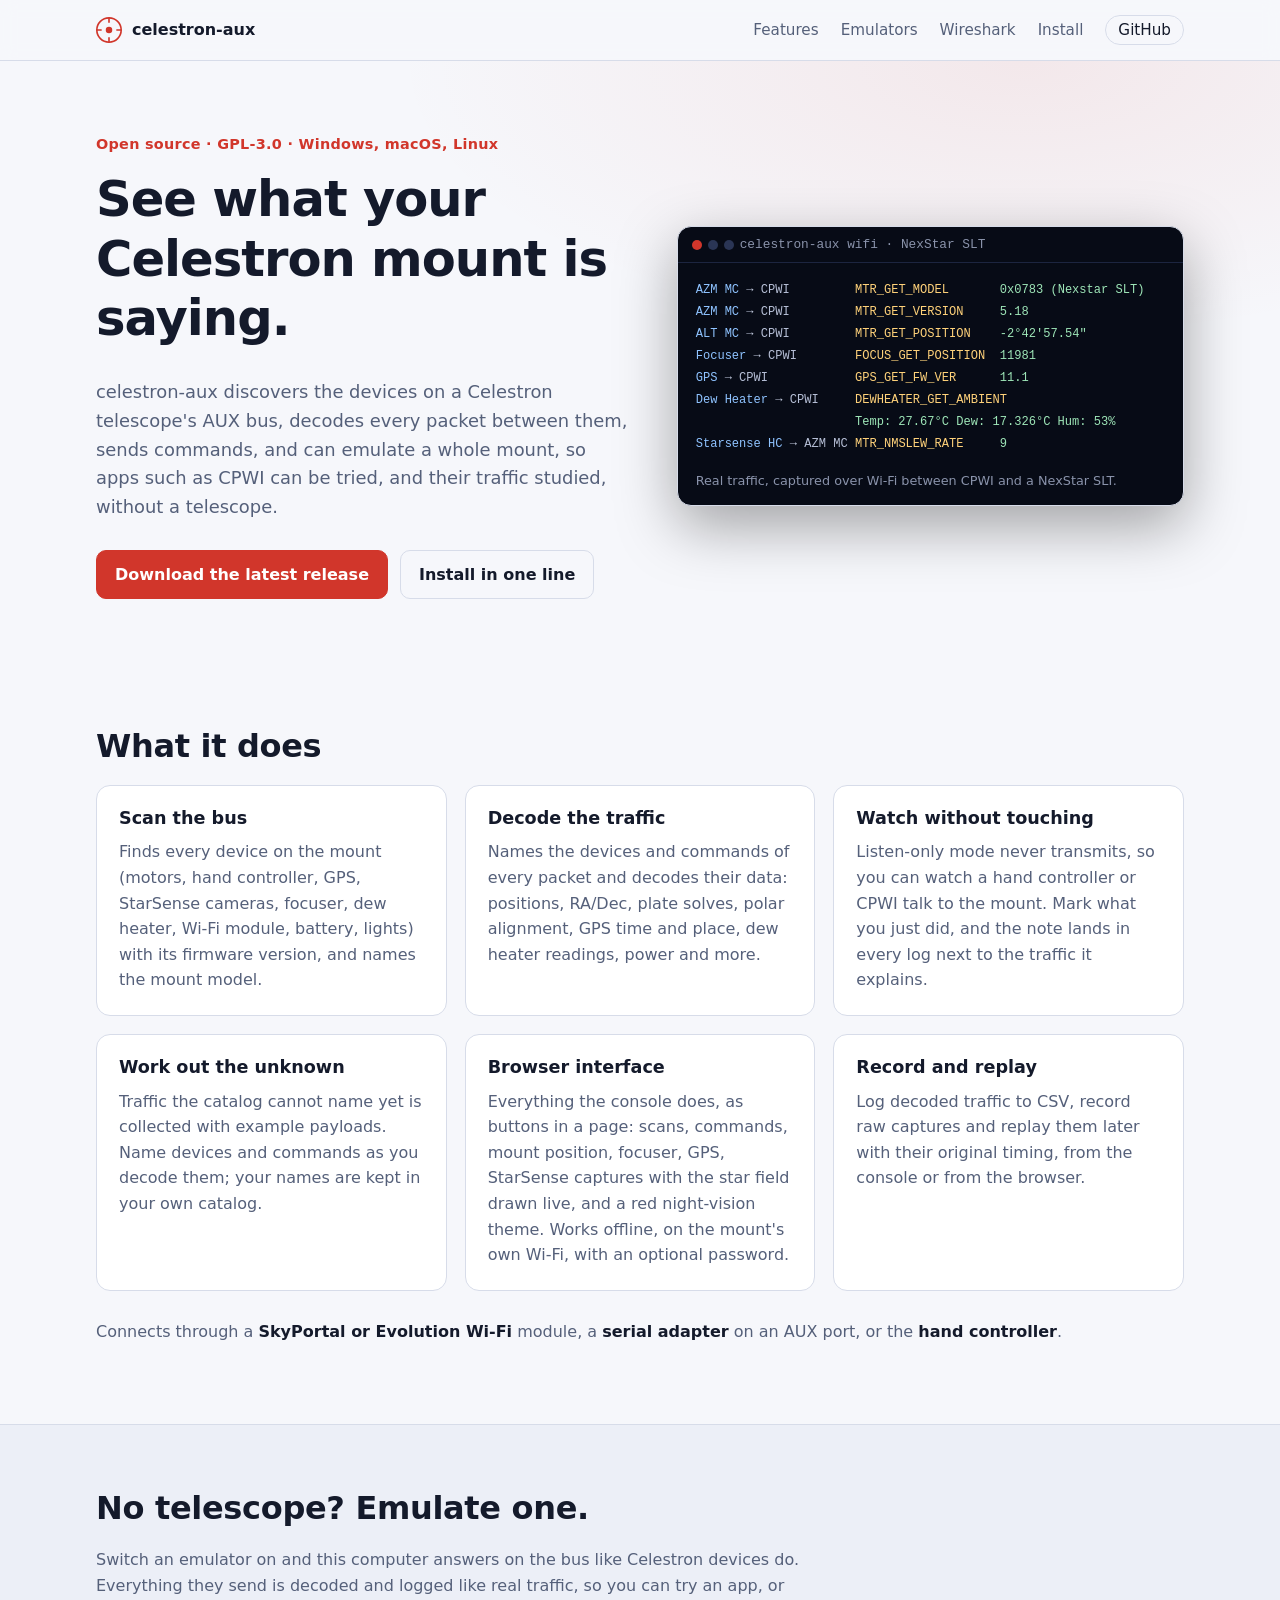
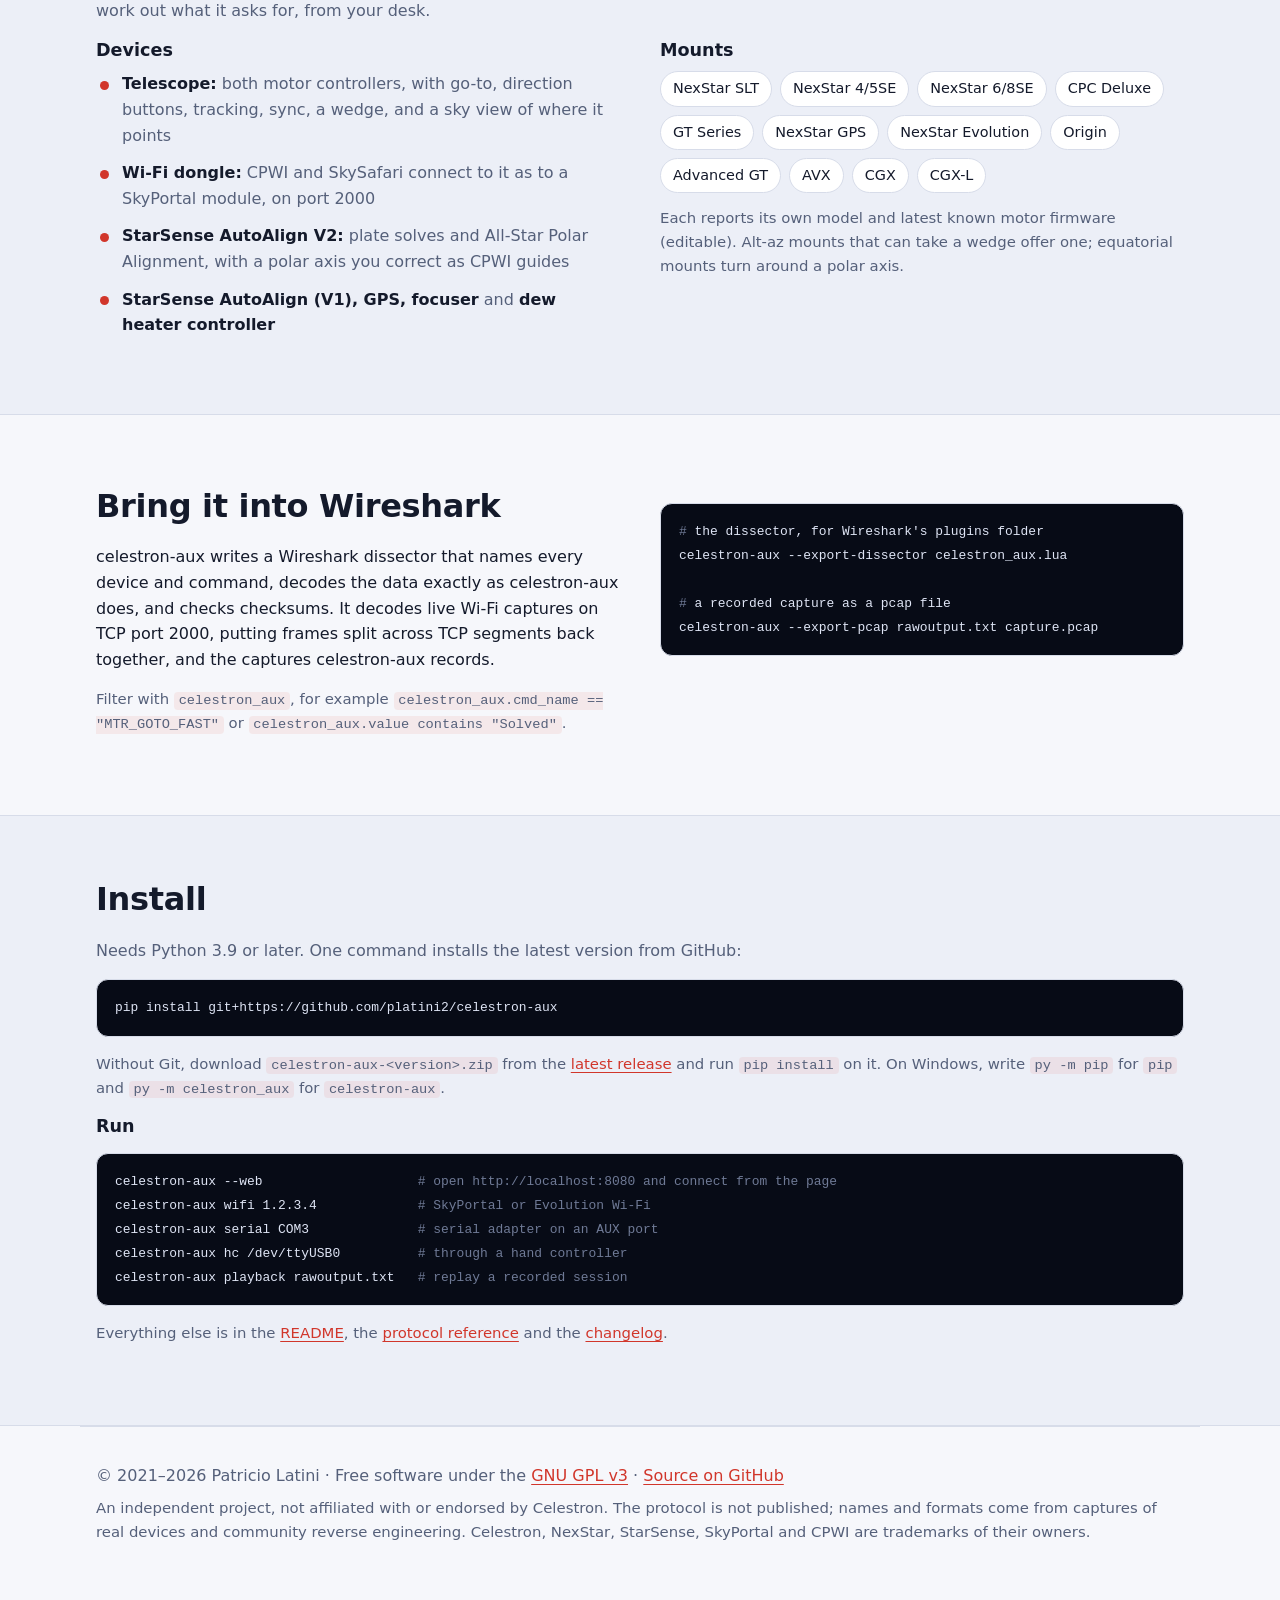
==== site/index.html @ 7142573f "Add the project's web page site/ is a static page for celestron-aux.patriciolatini.com: what the too" ====
<!doctype html>
<html lang="en">
<head>
<meta charset="utf-8">
<meta name="viewport" content="width=device-width, initial-scale=1">
<title>celestron-aux · Celestron AUX bus toolkit</title>
<meta name="description" content="Scanner, monitor, emulator and Wireshark dissector for the Celestron AUX bus: discover the devices on a Celestron mount, decode their traffic and try apps such as CPWI without a telescope.">
<meta name="theme-color" content="#0b1020">
<link rel="icon" href="favicon.svg" type="image/svg+xml">
<link rel="stylesheet" href="style.css">
<meta property="og:title" content="celestron-aux">
<meta property="og:description" content="Scanner, monitor, emulator and Wireshark dissector for the Celestron AUX bus.">
<meta property="og:type" content="website">
<meta property="og:url" content="https://celestron-aux.patriciolatini.com/">
</head>
<body>
<a class="skip" href="#main">Skip to content</a>

<header class="top">
  <nav class="wrap nav" aria-label="Main">
    <a class="brand" href="#top" aria-label="celestron-aux home">
      <svg viewBox="0 0 32 32" aria-hidden="true"><circle cx="16" cy="16" r="15" fill="none" stroke="currentColor" stroke-width="2"/><circle cx="16" cy="16" r="4" fill="currentColor"/><path d="M16 1v6M16 25v6M1 16h6M25 16h6" stroke="currentColor" stroke-width="2"/></svg>
      celestron-aux
    </a>
    <ul>
      <li><a href="#features">Features</a></li>
      <li><a href="#emulators">Emulators</a></li>
      <li><a href="#wireshark">Wireshark</a></li>
      <li><a href="#install">Install</a></li>
      <li><a class="gh" href="https://github.com/platini2/celestron-aux">GitHub</a></li>
    </ul>
  </nav>
</header>

<main id="main">
<section class="hero" id="top">
  <div class="wrap hero-grid">
    <div>
      <p class="eyebrow">Open source · GPL-3.0 · Windows, macOS, Linux</p>
      <h1>See what your Celestron mount is saying.</h1>
      <p class="lede">celestron-aux discovers the devices on a Celestron telescope's AUX bus, decodes every packet between them, sends commands, and can emulate a whole mount, so apps such as CPWI can be tried, and their traffic studied, without a telescope.</p>
      <div class="cta">
        <a class="btn primary" href="https://github.com/platini2/celestron-aux/releases/latest">Download the latest release</a>
        <a class="btn" href="#install">Install in one line</a>
      </div>
    </div>
    <figure class="console" aria-label="Decoded traffic from a real NexStar SLT">
      <figcaption><span class="dot"></span><span class="dot"></span><span class="dot"></span> celestron-aux wifi · NexStar SLT</figcaption>
<pre><code><span class="s">AZM MC</span> → <span class="d">CPWI</span>         <span class="c">MTR_GET_MODEL</span>       <span class="v">0x0783 (Nexstar SLT)</span>
<span class="s">AZM MC</span> → <span class="d">CPWI</span>         <span class="c">MTR_GET_VERSION</span>     <span class="v">5.18</span>
<span class="s">ALT MC</span> → <span class="d">CPWI</span>         <span class="c">MTR_GET_POSITION</span>    <span class="v">-2°42'57.54"</span>
<span class="s">Focuser</span> → <span class="d">CPWI</span>        <span class="c">FOCUS_GET_POSITION</span>  <span class="v">11981</span>
<span class="s">GPS</span> → <span class="d">CPWI</span>            <span class="c">GPS_GET_FW_VER</span>      <span class="v">11.1</span>
<span class="s">Dew Heater</span> → <span class="d">CPWI</span>     <span class="c">DEWHEATER_GET_AMBIENT</span>
                      <span class="v">Temp: 27.67°C Dew: 17.326°C Hum: 53%</span>
<span class="s">Starsense HC</span> → <span class="d">AZM MC</span> <span class="c">MTR_NMSLEW_RATE</span>     <span class="v">9</span></code></pre>
      <p class="note">Real traffic, captured over Wi-Fi between CPWI and a NexStar SLT.</p>
    </figure>
  </div>
</section>

<section id="features" class="wrap section">
  <h2>What it does</h2>
  <div class="grid">
    <article class="card">
      <h3>Scan the bus</h3>
      <p>Finds every device on the mount (motors, hand controller, GPS, StarSense cameras, focuser, dew heater, Wi-Fi module, battery, lights) with its firmware version, and names the mount model.</p>
    </article>
    <article class="card">
      <h3>Decode the traffic</h3>
      <p>Names the devices and commands of every packet and decodes their data: positions, RA/Dec, plate solves, polar alignment, GPS time and place, dew heater readings, power and more.</p>
    </article>
    <article class="card">
      <h3>Watch without touching</h3>
      <p>Listen-only mode never transmits, so you can watch a hand controller or CPWI talk to the mount. Mark what you just did, and the note lands in every log next to the traffic it explains.</p>
    </article>
    <article class="card">
      <h3>Work out the unknown</h3>
      <p>Traffic the catalog cannot name yet is collected with example payloads. Name devices and commands as you decode them; your names are kept in your own catalog.</p>
    </article>
    <article class="card">
      <h3>Browser interface</h3>
      <p>Everything the console does, as buttons in a page: scans, commands, mount position, focuser, GPS, StarSense captures with the star field drawn live, and a red night-vision theme. Works offline, on the mount's own Wi-Fi, with an optional password.</p>
    </article>
    <article class="card">
      <h3>Record and replay</h3>
      <p>Log decoded traffic to CSV, record raw captures and replay them later with their original timing, from the console or from the browser.</p>
    </article>
  </div>
  <p class="connect">Connects through a <strong>SkyPortal or Evolution Wi-Fi</strong> module, a <strong>serial adapter</strong> on an AUX port, or the <strong>hand controller</strong>.</p>
</section>

<section id="emulators" class="band">
  <div class="wrap section">
    <h2>No telescope? Emulate one.</h2>
    <p class="intro">Switch an emulator on and this computer answers on the bus like Celestron devices do. Everything they send is decoded and logged like real traffic, so you can try an app, or work out what it asks for, from your desk.</p>
    <div class="two">
      <div>
        <h3>Devices</h3>
        <ul class="ticks">
          <li><strong>Telescope:</strong> both motor controllers, with go-to, direction buttons, tracking, sync, a wedge, and a sky view of where it points</li>
          <li><strong>Wi-Fi dongle:</strong> CPWI and SkySafari connect to it as to a SkyPortal module, on port 2000</li>
          <li><strong>StarSense AutoAlign V2:</strong> plate solves and All-Star Polar Alignment, with a polar axis you correct as CPWI guides</li>
          <li><strong>StarSense AutoAlign (V1), GPS, focuser</strong> and <strong>dew heater controller</strong></li>
        </ul>
      </div>
      <div>
        <h3>Mounts</h3>
        <ul class="chips" aria-label="Emulated mounts">
          <li>NexStar SLT</li><li>NexStar 4/5SE</li><li>NexStar 6/8SE</li><li>CPC Deluxe</li>
          <li>GT Series</li><li>NexStar GPS</li><li>NexStar Evolution</li><li>Origin</li>
          <li>Advanced GT</li><li>AVX</li><li>CGX</li><li>CGX-L</li>
        </ul>
        <p class="small">Each reports its own model and latest known motor firmware (editable). Alt-az mounts that can take a wedge offer one; equatorial mounts turn around a polar axis.</p>
      </div>
    </div>
  </div>
</section>

<section id="wireshark" class="wrap section">
  <div class="two">
    <div>
      <h2>Bring it into Wireshark</h2>
      <p>celestron-aux writes a Wireshark dissector that names every device and command, decodes the data exactly as celestron-aux does, and checks checksums. It decodes live Wi-Fi captures on TCP port 2000, putting frames split across TCP segments back together, and the captures celestron-aux records.</p>
      <p class="small">Filter with <code>celestron_aux</code>, for example <code>celestron_aux.cmd_name == "MTR_GOTO_FAST"</code> or <code>celestron_aux.value contains "Solved"</code>.</p>
    </div>
<pre class="cmd"><code><span class="p">#</span> the dissector, for Wireshark's plugins folder
celestron-aux --export-dissector celestron_aux.lua

<span class="p">#</span> a recorded capture as a pcap file
celestron-aux --export-pcap rawoutput.txt capture.pcap</code></pre>
  </div>
</section>

<section id="install" class="band">
  <div class="wrap section">
    <h2>Install</h2>
    <p class="intro">Needs Python 3.9 or later. One command installs the latest version from GitHub:</p>
<pre class="cmd"><code>pip install git+https://github.com/platini2/celestron-aux</code></pre>
    <p class="small">Without Git, download <code>celestron-aux-&lt;version&gt;.zip</code> from the <a href="https://github.com/platini2/celestron-aux/releases/latest">latest release</a> and run <code>pip install</code> on it. On Windows, write <code>py -m pip</code> for <code>pip</code> and <code>py -m celestron_aux</code> for <code>celestron-aux</code>.</p>
    <h3>Run</h3>
<pre class="cmd"><code>celestron-aux --web                    <span class="p"># open http://localhost:8080 and connect from the page</span>
celestron-aux wifi 1.2.3.4             <span class="p"># SkyPortal or Evolution Wi-Fi</span>
celestron-aux serial COM3              <span class="p"># serial adapter on an AUX port</span>
celestron-aux hc /dev/ttyUSB0          <span class="p"># through a hand controller</span>
celestron-aux playback rawoutput.txt   <span class="p"># replay a recorded session</span></code></pre>
    <p class="small">Everything else is in the <a href="https://github.com/platini2/celestron-aux#readme">README</a>, the <a href="https://github.com/platini2/celestron-aux/blob/main/docs/protocol.md">protocol reference</a> and the <a href="https://github.com/platini2/celestron-aux/blob/main/CHANGELOG.md">changelog</a>.</p>
  </div>
</section>
</main>

<footer class="wrap foot">
  <p>© 2021–2026 Patricio Latini · Free software under the <a href="https://github.com/platini2/celestron-aux/blob/main/LICENSE">GNU GPL v3</a> · <a href="https://github.com/platini2/celestron-aux">Source on GitHub</a></p>
  <p class="small">An independent project, not affiliated with or endorsed by Celestron. The protocol is not published; names and formats come from captures of real devices and community reverse engineering. Celestron, NexStar, StarSense, SkyPortal and CPWI are trademarks of their owners.</p>
</footer>
</body>
</html>
---- site/style.css ----
/* celestron-aux site: night sky, with the red of the web interface's night-vision theme. */
:root {
  --bg: #0b1020;
  --bg-band: #10172b;
  --card: #141c33;
  --line: #24304f;
  --text: #e6e9f2;
  --muted: #9aa4bd;
  --accent: #ff5a4e;
  --accent-soft: rgba(255, 90, 78, 0.12);
  --value: #9ee6b8;
  --cmd: #ffd27a;
  --src: #8fc3ff;
  --mono: ui-monospace, SFMono-Regular, Menlo, Consolas, "Liberation Mono", monospace;
  --sans: system-ui, -apple-system, "Segoe UI", Roboto, "Helvetica Neue", Arial, sans-serif;
  color-scheme: dark;
}
@media (prefers-color-scheme: light) {
  :root:not([data-theme="dark"]) {
    --bg: #f6f7fb;
    --bg-band: #eceff7;
    --card: #ffffff;
    --line: #d7dce9;
    --text: #141a2b;
    --muted: #55607a;
    --accent: #d1362b;
    --accent-soft: rgba(209, 54, 43, 0.08);
    color-scheme: light;
  }
}

* { box-sizing: border-box; }
html { scroll-behavior: smooth; }
body {
  margin: 0;
  background: var(--bg);
  color: var(--text);
  font: 16px/1.6 var(--sans);
  -webkit-text-size-adjust: 100%;
}
a { color: var(--accent); text-underline-offset: 3px; }
code { font-family: var(--mono); font-size: 0.92em; }
p code, li code { background: var(--accent-soft); padding: 0.1em 0.35em; border-radius: 4px; }
h1, h2, h3 { line-height: 1.2; margin: 0 0 0.6em; }
h1 { font-size: clamp(2rem, 5vw, 3.1rem); letter-spacing: -0.02em; }
h2 { font-size: clamp(1.5rem, 3vw, 2rem); letter-spacing: -0.01em; }
h3 { font-size: 1.1rem; }

.wrap { max-width: 1120px; margin: 0 auto; padding: 0 16px; }
.section { padding: 64px 16px; }
.band { background: var(--bg-band); border-block: 1px solid var(--line); }
.small { color: var(--muted); font-size: 0.93rem; }
.intro { color: var(--muted); max-width: 70ch; }

.skip { position: absolute; left: -999px; }
.skip:focus { left: 16px; top: 16px; background: var(--card); padding: 8px 12px; z-index: 10; }

/* navigation */
.top { position: sticky; top: 0; z-index: 5; background: color-mix(in srgb, var(--bg) 88%, transparent); backdrop-filter: blur(8px); border-bottom: 1px solid var(--line); }
.nav { display: flex; align-items: center; justify-content: space-between; gap: 16px; height: 60px; }
.brand { display: flex; align-items: center; gap: 10px; color: var(--text); font-weight: 700; text-decoration: none; }
.brand svg { width: 26px; height: 26px; color: var(--accent); }
.nav ul { display: flex; gap: 22px; list-style: none; margin: 0; padding: 0; }
.nav ul a { color: var(--muted); text-decoration: none; font-size: 0.95rem; }
.nav ul a:hover, .nav ul a:focus-visible { color: var(--text); }
.nav .gh { color: var(--text); border: 1px solid var(--line); padding: 5px 12px; border-radius: 999px; }

/* hero */
.hero {
  background:
    radial-gradient(1px 1px at 12% 22%, rgba(255,255,255,.7), transparent 60%),
    radial-gradient(1px 1px at 72% 12%, rgba(255,255,255,.6), transparent 60%),
    radial-gradient(1.5px 1.5px at 85% 58%, rgba(255,255,255,.5), transparent 60%),
    radial-gradient(1px 1px at 35% 80%, rgba(255,255,255,.5), transparent 60%),
    radial-gradient(1px 1px at 55% 40%, rgba(255,255,255,.4), transparent 60%),
    radial-gradient(900px 400px at 80% 0%, var(--accent-soft), transparent 70%);
  padding: 72px 0 64px;
}
@media (prefers-color-scheme: light) { .hero { background: radial-gradient(900px 400px at 80% 0%, var(--accent-soft), transparent 70%); } }
.hero-grid { display: grid; grid-template-columns: 1.05fr 1fr; gap: 48px; align-items: center; }
.eyebrow { color: var(--accent); font-weight: 600; font-size: 0.9rem; letter-spacing: 0.02em; margin: 0 0 14px; }
.lede { color: var(--muted); font-size: 1.12rem; max-width: 58ch; }
.cta { display: flex; flex-wrap: wrap; gap: 12px; margin-top: 28px; }
.btn { display: inline-block; padding: 11px 18px; border-radius: 10px; border: 1px solid var(--line); color: var(--text); text-decoration: none; font-weight: 600; }
.btn:hover, .btn:focus-visible { border-color: var(--accent); }
.btn.primary { background: var(--accent); border-color: var(--accent); color: #fff; }
.btn.primary:hover, .btn.primary:focus-visible { filter: brightness(1.08); }

/* console */
.console { margin: 0; background: #070b16; border: 1px solid var(--line); border-radius: 14px; box-shadow: 0 20px 60px rgba(0,0,0,.35); overflow: hidden; }
.console figcaption { font: 0.8rem var(--mono); color: #8a93ab; padding: 10px 14px; border-bottom: 1px solid #1c2540; display: flex; align-items: center; gap: 6px; }
.console .dot { width: 10px; height: 10px; border-radius: 50%; background: #2a3555; display: inline-block; }
.console .dot:first-child { background: var(--accent); }
.console pre { margin: 0; padding: 16px 18px; overflow-x: auto; color: #c9d1e6; font: 0.82rem/1.65 var(--mono); }
.console .s { color: var(--src); }
.console .d { color: #b6bfd6; }
.console .c { color: var(--cmd); }
.console .v { color: var(--value); }
.console .note { margin: 0; padding: 0 18px 14px; color: #8a93ab; font-size: 0.8rem; }

/* features */
.grid { display: grid; grid-template-columns: repeat(3, 1fr); gap: 18px; margin-top: 8px; }
.card { background: var(--card); border: 1px solid var(--line); border-radius: 14px; padding: 22px; }
.card h3 { color: var(--text); }
.card p { color: var(--muted); margin: 0; }
.connect { margin-top: 28px; color: var(--muted); }
.connect strong { color: var(--text); }

/* emulators */
.two { display: grid; grid-template-columns: 1fr 1fr; gap: 40px; align-items: start; margin-top: 8px; }
.ticks { list-style: none; padding: 0; margin: 0; }
.ticks li { position: relative; padding-left: 26px; margin-bottom: 12px; color: var(--muted); }
.ticks li strong { color: var(--text); }
.ticks li::before { content: ""; position: absolute; left: 4px; top: 0.6em; width: 9px; height: 9px; border-radius: 50%; background: var(--accent); }
.chips { list-style: none; padding: 0; margin: 0 0 14px; display: flex; flex-wrap: wrap; gap: 8px; }
.chips li { border: 1px solid var(--line); background: var(--card); border-radius: 999px; padding: 5px 12px; font-size: 0.9rem; }

/* commands */
pre.cmd { margin: 16px 0; background: #070b16; color: #dfe5f5; border: 1px solid var(--line); border-radius: 12px; padding: 16px 18px; overflow-x: auto; font: 0.88rem/1.7 var(--mono); }
pre.cmd .p { color: #6f7a96; }

/* footer */
.foot { padding: 36px 16px 48px; border-top: 1px solid var(--line); color: var(--muted); }
.foot p { margin: 0 0 8px; }

/* phones and tablets */
@media (max-width: 900px) {
  .hero-grid, .two { grid-template-columns: 1fr; }
  .grid { grid-template-columns: 1fr 1fr; }
}
@media (max-width: 640px) {
  .nav ul li:not(:last-child) { display: none; }
  .grid { grid-template-columns: 1fr; }
  .section { padding: 48px 16px; }
  .hero { padding: 48px 0; }
  .console pre { font-size: 0.74rem; }
}
@media (prefers-reduced-motion: reduce) { html { scroll-behavior: auto; } }
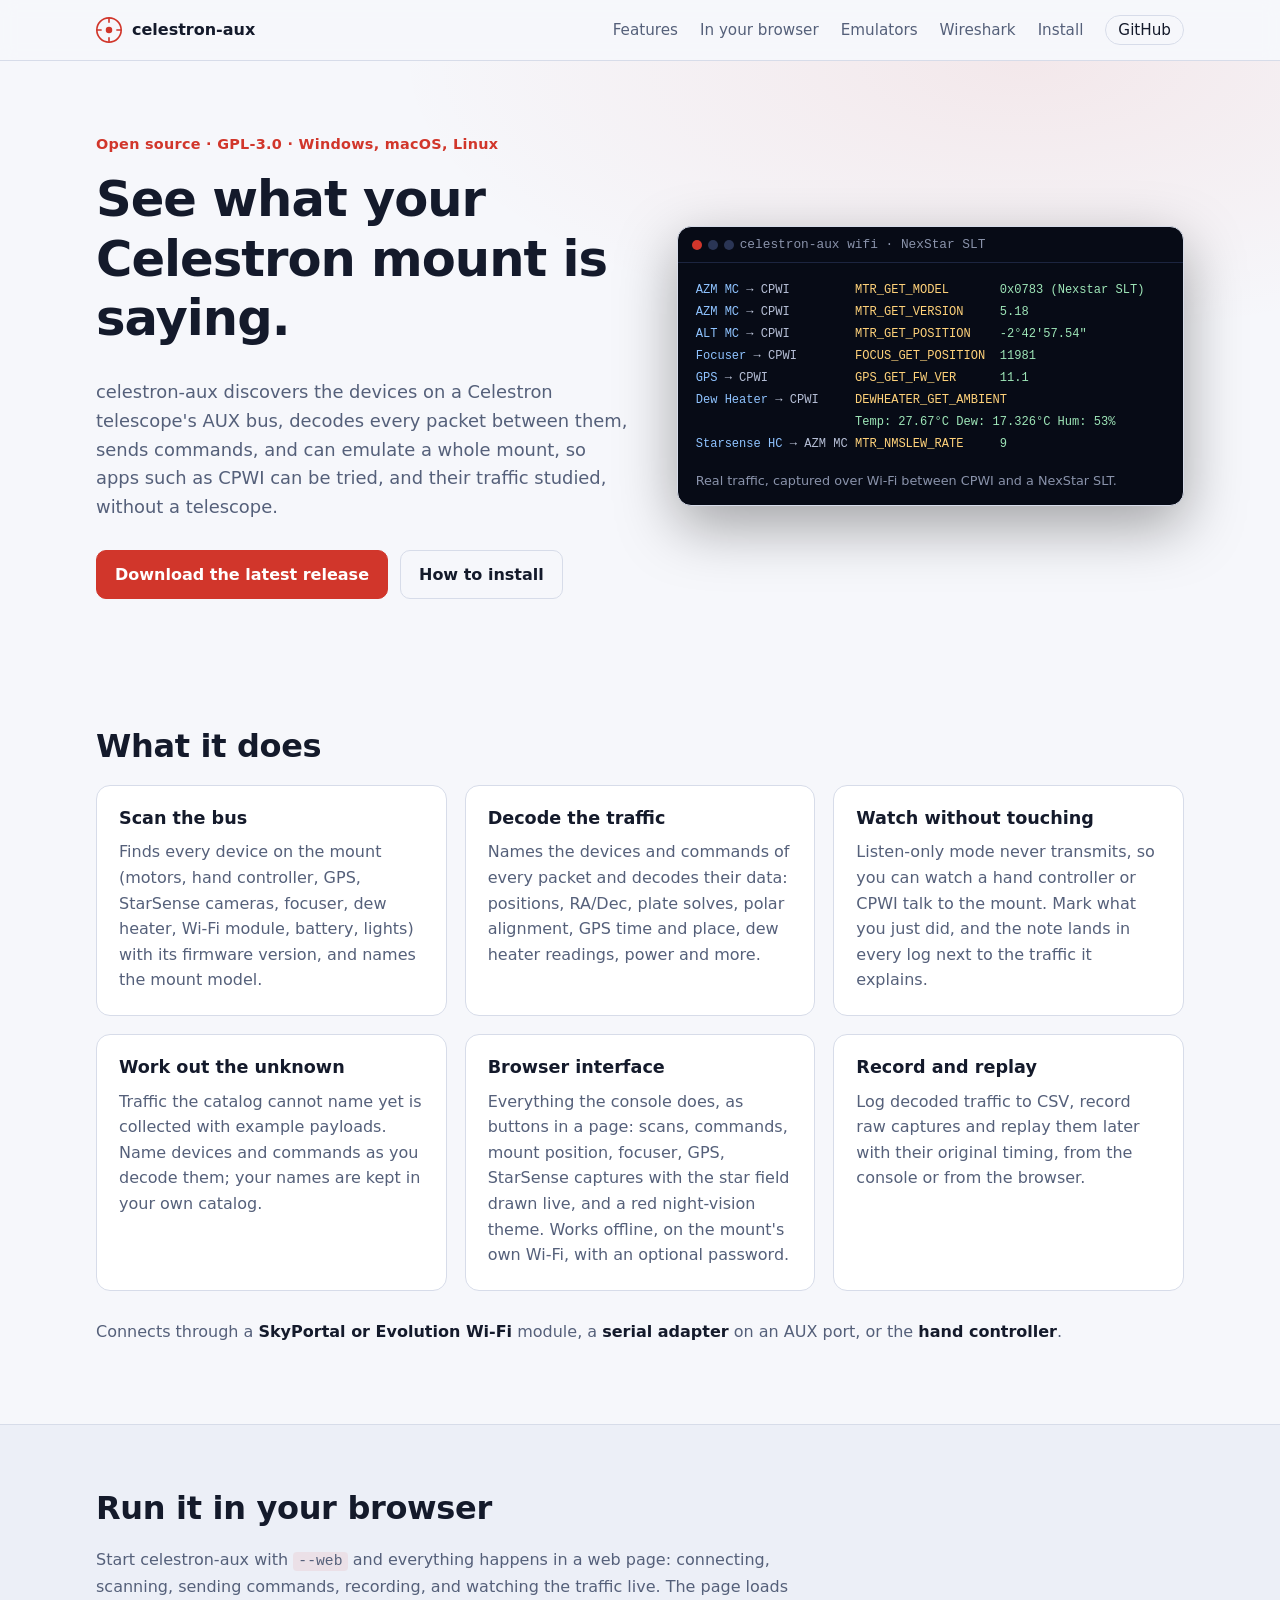
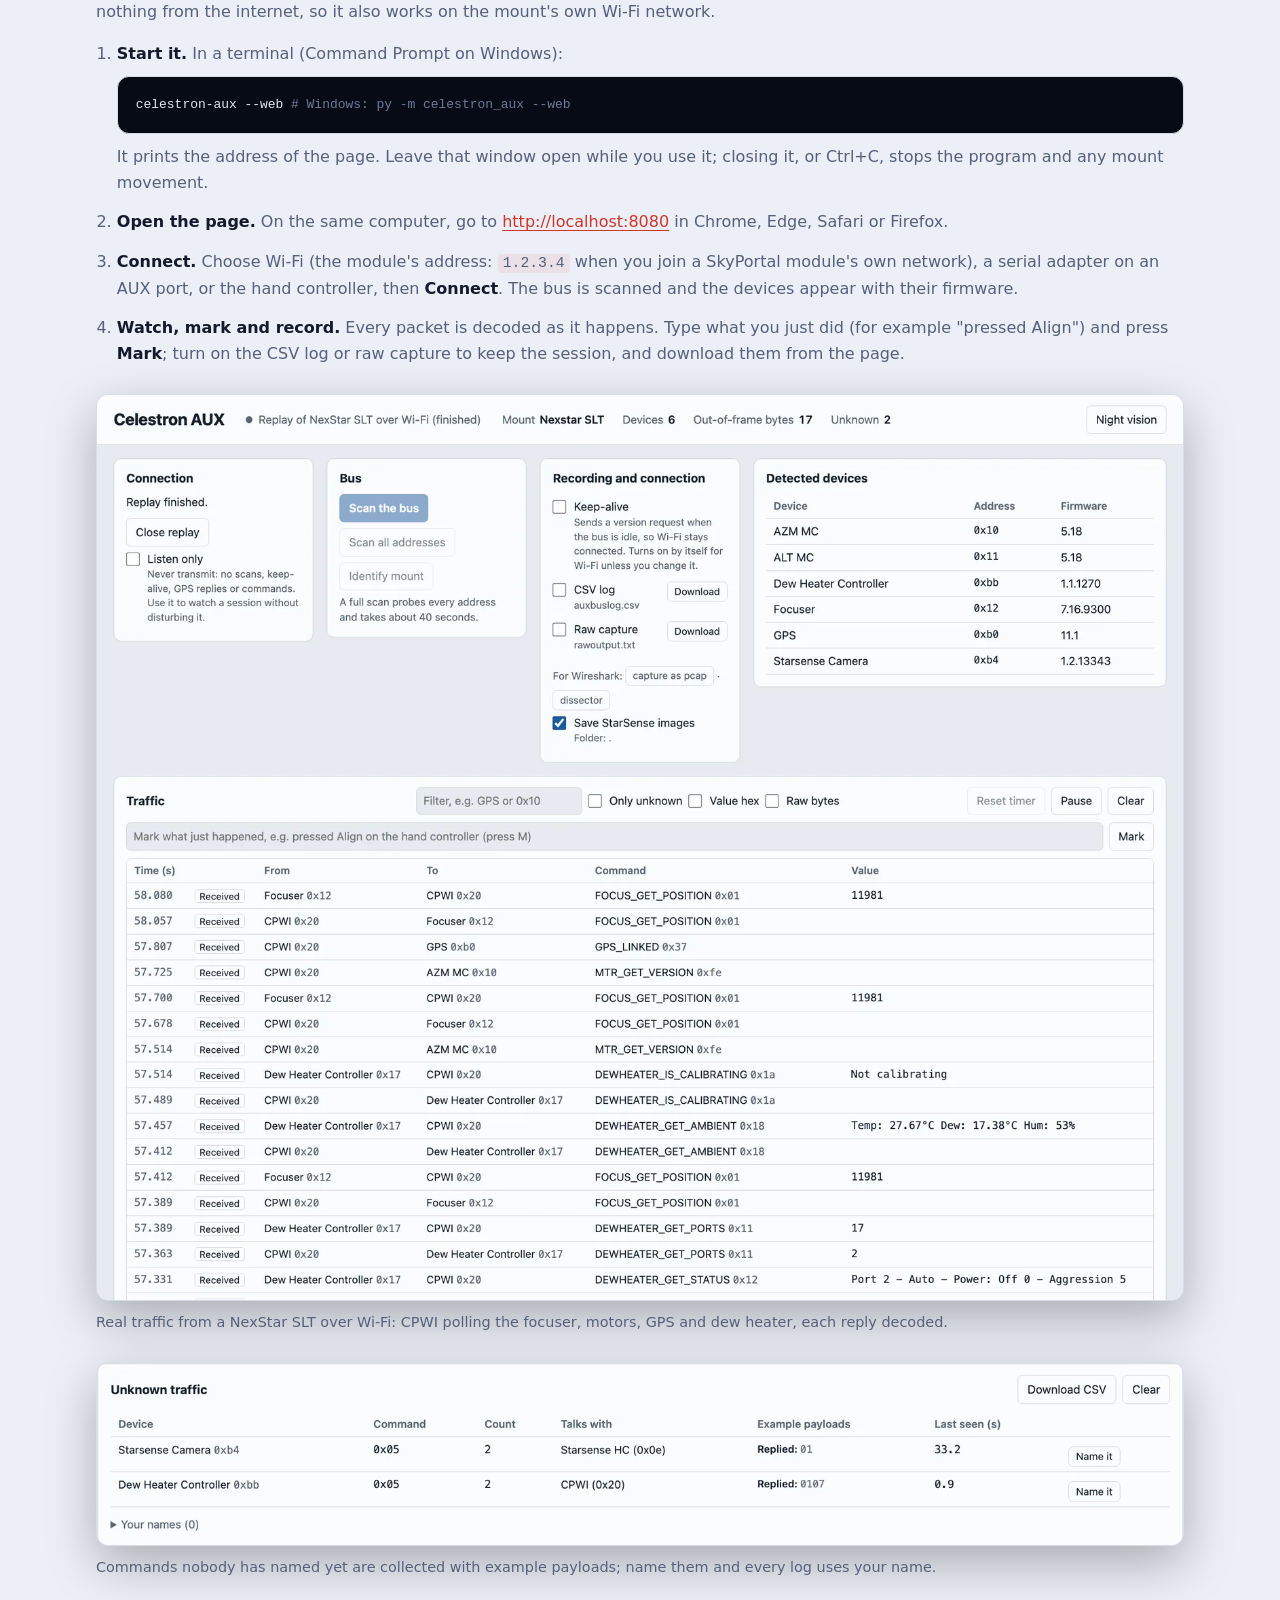
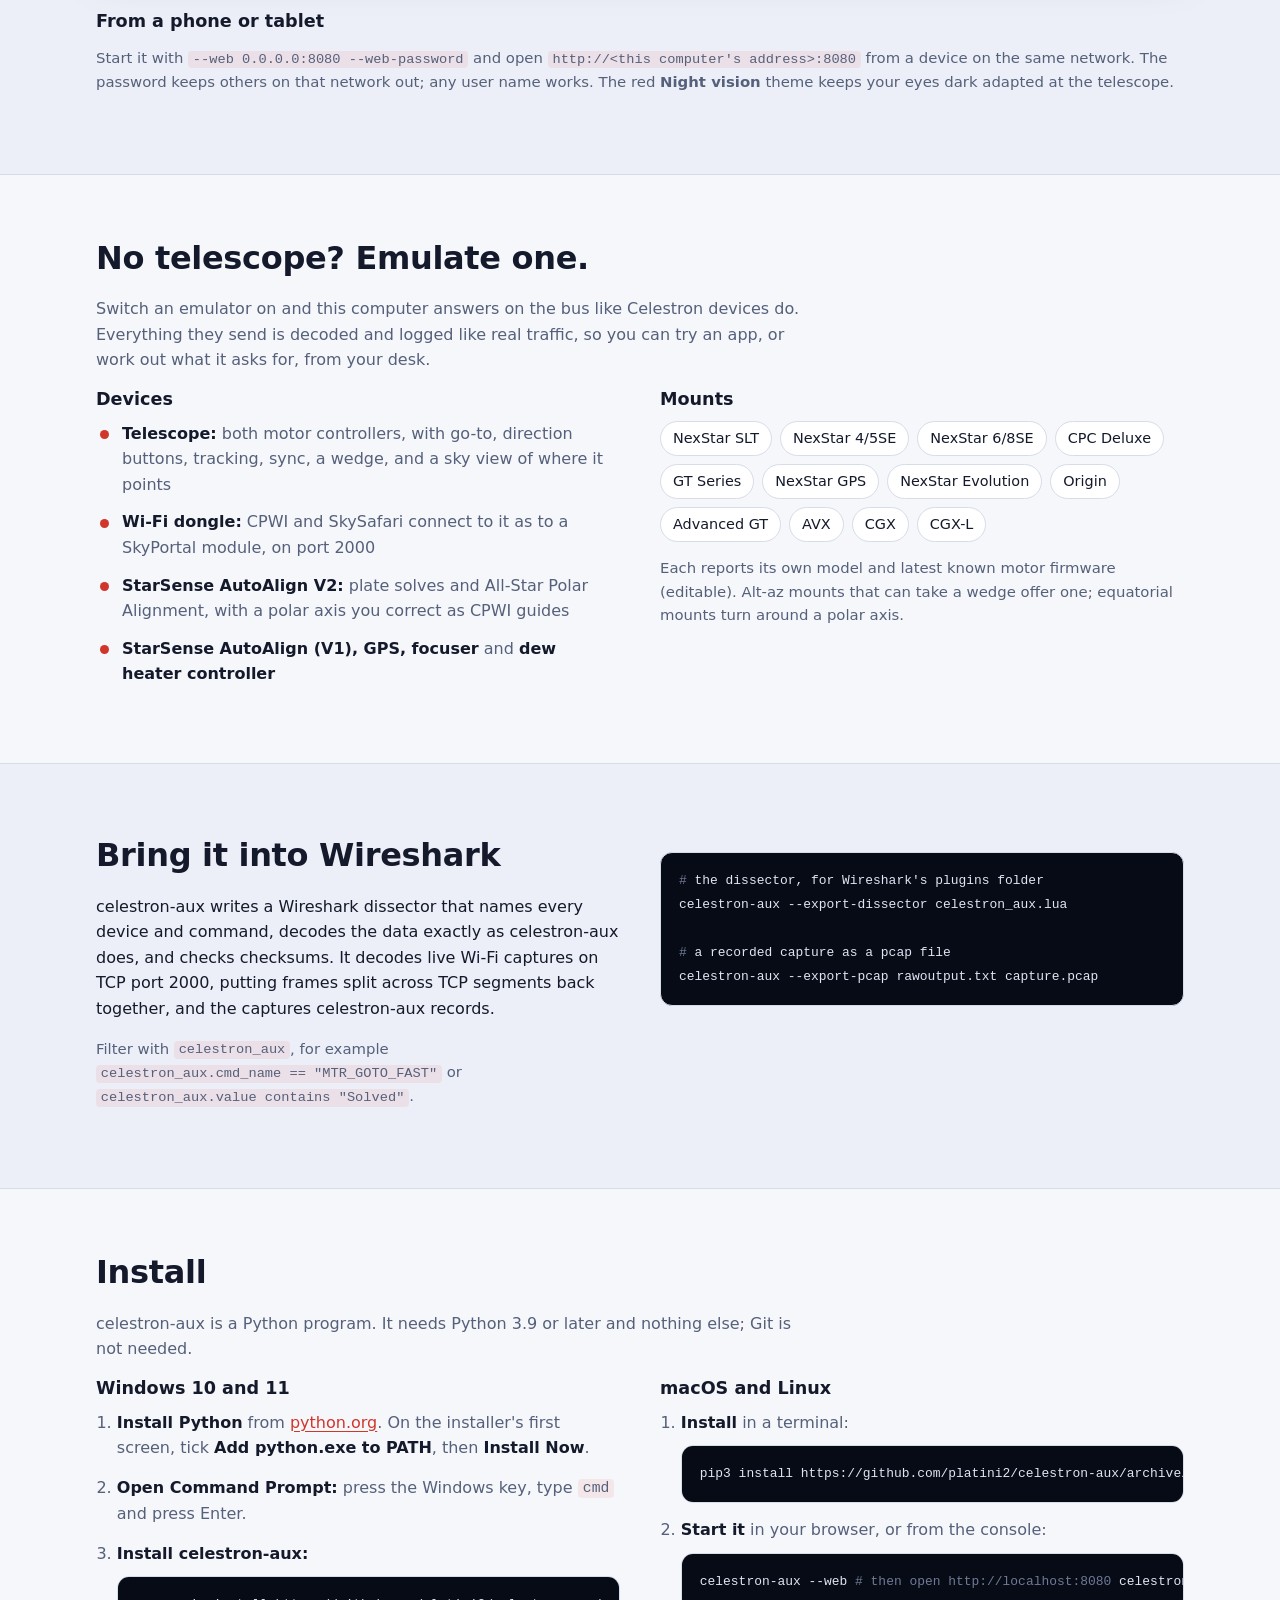
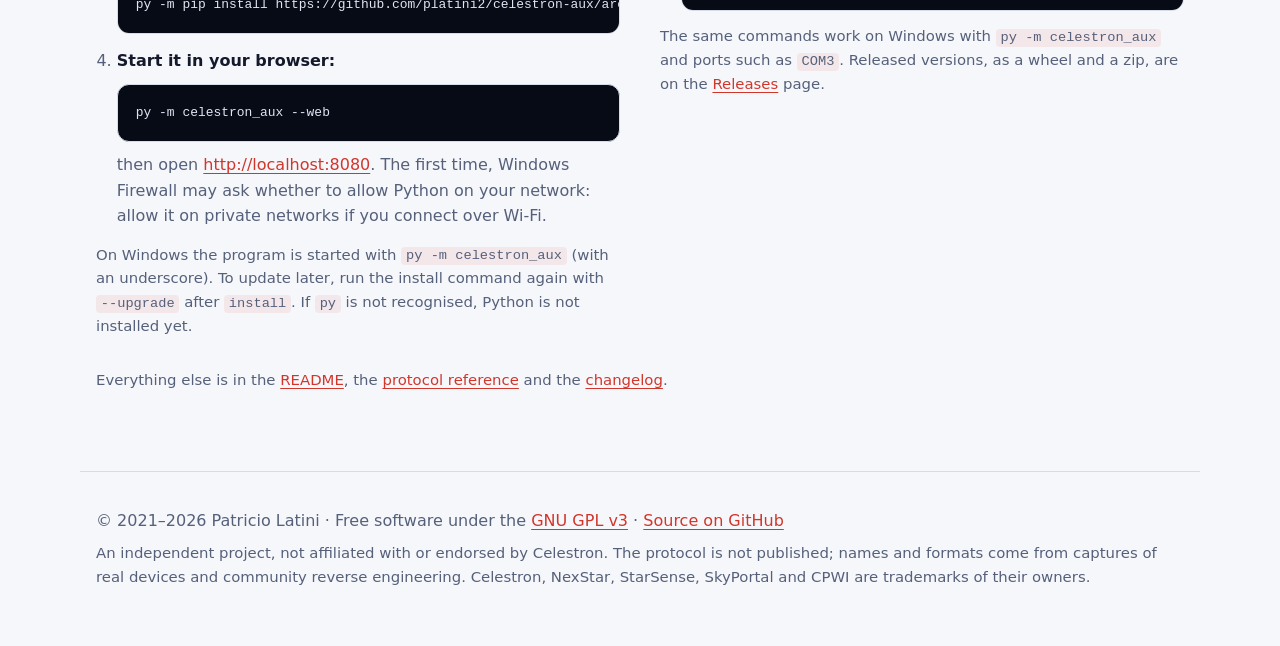
==== commit c56ad15a: "Website: Windows install guide, running in a browser, screenshots Add a "Run it in your browser" sec" ====
--- a/site/index.html
+++ b/site/index.html
@@ -24,6 +24,7 @@
     </a>
     <ul>
       <li><a href="#features">Features</a></li>
+      <li><a href="#browser">In your browser</a></li>
       <li><a href="#emulators">Emulators</a></li>
       <li><a href="#wireshark">Wireshark</a></li>
       <li><a href="#install">Install</a></li>
@@ -41,7 +42,7 @@
       <p class="lede">celestron-aux discovers the devices on a Celestron telescope's AUX bus, decodes every packet between them, sends commands, and can emulate a whole mount, so apps such as CPWI can be tried, and their traffic studied, without a telescope.</p>
       <div class="cta">
         <a class="btn primary" href="https://github.com/platini2/celestron-aux/releases/latest">Download the latest release</a>
-        <a class="btn" href="#install">Install in one line</a>
+        <a class="btn" href="#install">How to install</a>
       </div>
     </div>
     <figure class="console" aria-label="Decoded traffic from a real NexStar SLT">
@@ -90,7 +91,32 @@
   <p class="connect">Connects through a <strong>SkyPortal or Evolution Wi-Fi</strong> module, a <strong>serial adapter</strong> on an AUX port, or the <strong>hand controller</strong>.</p>
 </section>
 
-<section id="emulators" class="band">
+<section id="browser" class="band">
+  <div class="wrap section">
+    <h2>Run it in your browser</h2>
+    <p class="intro">Start celestron-aux with <code>--web</code> and everything happens in a web page: connecting, scanning, sending commands, recording, and watching the traffic live. The page loads nothing from the internet, so it also works on the mount's own Wi-Fi network.</p>
+    <ol class="steps">
+      <li><strong>Start it.</strong> In a terminal (Command Prompt on Windows):
+<pre class="cmd"><code>celestron-aux --web                  <span class="p"># Windows: py -m celestron_aux --web</span></code></pre>
+        It prints the address of the page. Leave that window open while you use it; closing it, or Ctrl+C, stops the program and any mount movement.</li>
+      <li><strong>Open the page.</strong> On the same computer, go to <a href="http://localhost:8080">http://localhost:8080</a> in Chrome, Edge, Safari or Firefox.</li>
+      <li><strong>Connect.</strong> Choose Wi-Fi (the module's address: <code>1.2.3.4</code> when you join a SkyPortal module's own network), a serial adapter on an AUX port, or the hand controller, then <strong>Connect</strong>. The bus is scanned and the devices appear with their firmware.</li>
+      <li><strong>Watch, mark and record.</strong> Every packet is decoded as it happens. Type what you just did (for example "pressed Align") and press <strong>Mark</strong>; turn on the CSV log or raw capture to keep the session, and download them from the page.</li>
+    </ol>
+    <figure class="shot">
+      <img src="img/web-overview.webp" width="1600" height="1333" loading="lazy" alt="The celestron-aux web interface showing a NexStar SLT: six detected devices with their firmware, and the live traffic log with decoded values such as the focuser position 11981 and the dew heater's temperature, dew point and humidity.">
+      <figcaption>Real traffic from a NexStar SLT over Wi-Fi: CPWI polling the focuser, motors, GPS and dew heater, each reply decoded.</figcaption>
+    </figure>
+    <figure class="shot">
+      <img src="img/web-unknown.webp" width="1600" height="268" loading="lazy" alt="The Unknown traffic table, listing commands the catalog cannot name yet with example payloads and a Name it button.">
+      <figcaption>Commands nobody has named yet are collected with example payloads; name them and every log uses your name.</figcaption>
+    </figure>
+    <h3 class="after-shot">From a phone or tablet</h3>
+    <p class="small">Start it with <code>--web 0.0.0.0:8080 --web-password</code> and open <code>http://&lt;this computer's address&gt;:8080</code> from a device on the same network. The password keeps others on that network out; any user name works. The red <strong>Night vision</strong> theme keeps your eyes dark adapted at the telescope.</p>
+  </div>
+</section>
+
+<section id="emulators">
   <div class="wrap section">
     <h2>No telescope? Emulate one.</h2>
     <p class="intro">Switch an emulator on and this computer answers on the bus like Celestron devices do. Everything they send is decoded and logged like real traffic, so you can try an app, or work out what it asks for, from your desk.</p>
@@ -117,7 +143,8 @@
   </div>
 </section>
 
-<section id="wireshark" class="wrap section">
+<section id="wireshark" class="band">
+  <div class="wrap section">
   <div class="two">
     <div>
       <h2>Bring it into Wireshark</h2>
@@ -130,20 +157,42 @@
 <span class="p">#</span> a recorded capture as a pcap file
 celestron-aux --export-pcap rawoutput.txt capture.pcap</code></pre>
   </div>
-</section>
-
-<section id="install" class="band">
+  </div>
+</section>
+
+<section id="install">
   <div class="wrap section">
     <h2>Install</h2>
-    <p class="intro">Needs Python 3.9 or later. One command installs the latest version from GitHub:</p>
-<pre class="cmd"><code>pip install git+https://github.com/platini2/celestron-aux</code></pre>
-    <p class="small">Without Git, download <code>celestron-aux-&lt;version&gt;.zip</code> from the <a href="https://github.com/platini2/celestron-aux/releases/latest">latest release</a> and run <code>pip install</code> on it. On Windows, write <code>py -m pip</code> for <code>pip</code> and <code>py -m celestron_aux</code> for <code>celestron-aux</code>.</p>
-    <h3>Run</h3>
-<pre class="cmd"><code>celestron-aux --web                    <span class="p"># open http://localhost:8080 and connect from the page</span>
+    <p class="intro">celestron-aux is a Python program. It needs Python 3.9 or later and nothing else; Git is not needed.</p>
+    <div class="two">
+      <div>
+        <h3>Windows 10 and 11</h3>
+        <ol class="steps">
+          <li><strong>Install Python</strong> from <a href="https://www.python.org/downloads/windows/">python.org</a>. On the installer's first screen, tick <strong>Add python.exe to PATH</strong>, then <strong>Install Now</strong>.</li>
+          <li><strong>Open Command Prompt:</strong> press the Windows key, type <code>cmd</code> and press Enter.</li>
+          <li><strong>Install celestron-aux:</strong>
+<pre class="cmd wrap"><code>py -m pip install https://github.com/platini2/celestron-aux/archive/refs/heads/main.zip</code></pre></li>
+          <li><strong>Start it in your browser:</strong>
+<pre class="cmd"><code>py -m celestron_aux --web</code></pre>
+            then open <a href="http://localhost:8080">http://localhost:8080</a>. The first time, Windows Firewall may ask whether to allow Python on your network: allow it on private networks if you connect over Wi-Fi.</li>
+        </ol>
+        <p class="small">On Windows the program is started with <code>py -m celestron_aux</code> (with an underscore). To update later, run the install command again with <code>--upgrade</code> after <code>install</code>. If <code>py</code> is not recognised, Python is not installed yet.</p>
+      </div>
+      <div>
+        <h3>macOS and Linux</h3>
+        <ol class="steps">
+          <li><strong>Install</strong> in a terminal:
+<pre class="cmd wrap"><code>pip3 install https://github.com/platini2/celestron-aux/archive/refs/heads/main.zip</code></pre></li>
+          <li><strong>Start it</strong> in your browser, or from the console:
+<pre class="cmd"><code>celestron-aux --web                    <span class="p"># then open http://localhost:8080</span>
 celestron-aux wifi 1.2.3.4             <span class="p"># SkyPortal or Evolution Wi-Fi</span>
-celestron-aux serial COM3              <span class="p"># serial adapter on an AUX port</span>
+celestron-aux serial /dev/ttyUSB0      <span class="p"># serial adapter on an AUX port</span>
 celestron-aux hc /dev/ttyUSB0          <span class="p"># through a hand controller</span>
-celestron-aux playback rawoutput.txt   <span class="p"># replay a recorded session</span></code></pre>
+celestron-aux playback rawoutput.txt   <span class="p"># replay a recorded session</span></code></pre></li>
+        </ol>
+        <p class="small">The same commands work on Windows with <code>py -m celestron_aux</code> and ports such as <code>COM3</code>. Released versions, as a wheel and a zip, are on the <a href="https://github.com/platini2/celestron-aux/releases/latest">Releases</a> page.</p>
+      </div>
+    </div>
     <p class="small">Everything else is in the <a href="https://github.com/platini2/celestron-aux#readme">README</a>, the <a href="https://github.com/platini2/celestron-aux/blob/main/docs/protocol.md">protocol reference</a> and the <a href="https://github.com/platini2/celestron-aux/blob/main/CHANGELOG.md">changelog</a>.</p>
   </div>
 </section>
--- a/site/style.css
+++ b/site/style.css
@@ -40,7 +40,7 @@
 }
 a { color: var(--accent); text-underline-offset: 3px; }
 code { font-family: var(--mono); font-size: 0.92em; }
-p code, li code { background: var(--accent-soft); padding: 0.1em 0.35em; border-radius: 4px; }
+p code, li code { background: var(--accent-soft); padding: 0.1em 0.35em; border-radius: 4px; white-space: nowrap; }
 h1, h2, h3 { line-height: 1.2; margin: 0 0 0.6em; }
 h1 { font-size: clamp(2rem, 5vw, 3.1rem); letter-spacing: -0.02em; }
 h2 { font-size: clamp(1.5rem, 3vw, 2rem); letter-spacing: -0.01em; }
@@ -99,7 +99,7 @@
 .console .note { margin: 0; padding: 0 18px 14px; color: #8a93ab; font-size: 0.8rem; }
 
 /* features */
-.grid { display: grid; grid-template-columns: repeat(3, 1fr); gap: 18px; margin-top: 8px; }
+.grid { display: grid; grid-template-columns: repeat(3, minmax(0, 1fr)); gap: 18px; margin-top: 8px; }
 .card { background: var(--card); border: 1px solid var(--line); border-radius: 14px; padding: 22px; }
 .card h3 { color: var(--text); }
 .card p { color: var(--muted); margin: 0; }
@@ -107,7 +107,7 @@
 .connect strong { color: var(--text); }
 
 /* emulators */
-.two { display: grid; grid-template-columns: 1fr 1fr; gap: 40px; align-items: start; margin-top: 8px; }
+.two { display: grid; grid-template-columns: minmax(0, 1fr) minmax(0, 1fr); gap: 40px; align-items: start; margin-top: 8px; }
 .ticks { list-style: none; padding: 0; margin: 0; }
 .ticks li { position: relative; padding-left: 26px; margin-bottom: 12px; color: var(--muted); }
 .ticks li strong { color: var(--text); }
@@ -125,14 +125,26 @@
 
 /* phones and tablets */
 @media (max-width: 900px) {
-  .hero-grid, .two { grid-template-columns: 1fr; }
-  .grid { grid-template-columns: 1fr 1fr; }
+  .hero-grid, .two { grid-template-columns: minmax(0, 1fr); }
+  .grid { grid-template-columns: minmax(0, 1fr) minmax(0, 1fr); }
 }
 @media (max-width: 640px) {
   .nav ul li:not(:last-child) { display: none; }
-  .grid { grid-template-columns: 1fr; }
+  .grid { grid-template-columns: minmax(0, 1fr); }
   .section { padding: 48px 16px; }
   .hero { padding: 48px 0; }
   .console pre { font-size: 0.74rem; }
 }
 @media (prefers-reduced-motion: reduce) { html { scroll-behavior: auto; } }
+
+/* numbered steps and screenshots */
+ol.steps { padding-left: 1.3em; margin: 0 0 12px; }
+ol.steps li { margin-bottom: 14px; color: var(--muted); }
+ol.steps li strong { color: var(--text); }
+ol.steps pre.cmd { margin: 10px 0; }
+.shot { margin: 28px 0 0; }
+.shot img { display: block; width: 100%; height: auto; border-radius: 12px; border: 1px solid var(--line); box-shadow: 0 18px 50px rgba(0, 0, 0, 0.28); background: #fff; }
+.shot figcaption { color: var(--muted); font-size: 0.9rem; margin-top: 10px; }
+.after-shot { margin-top: 32px; }
+pre code, pre.cmd code { background: none; padding: 0; border-radius: 0; }
+pre.cmd.wrap { white-space: pre-wrap; overflow-wrap: anywhere; }
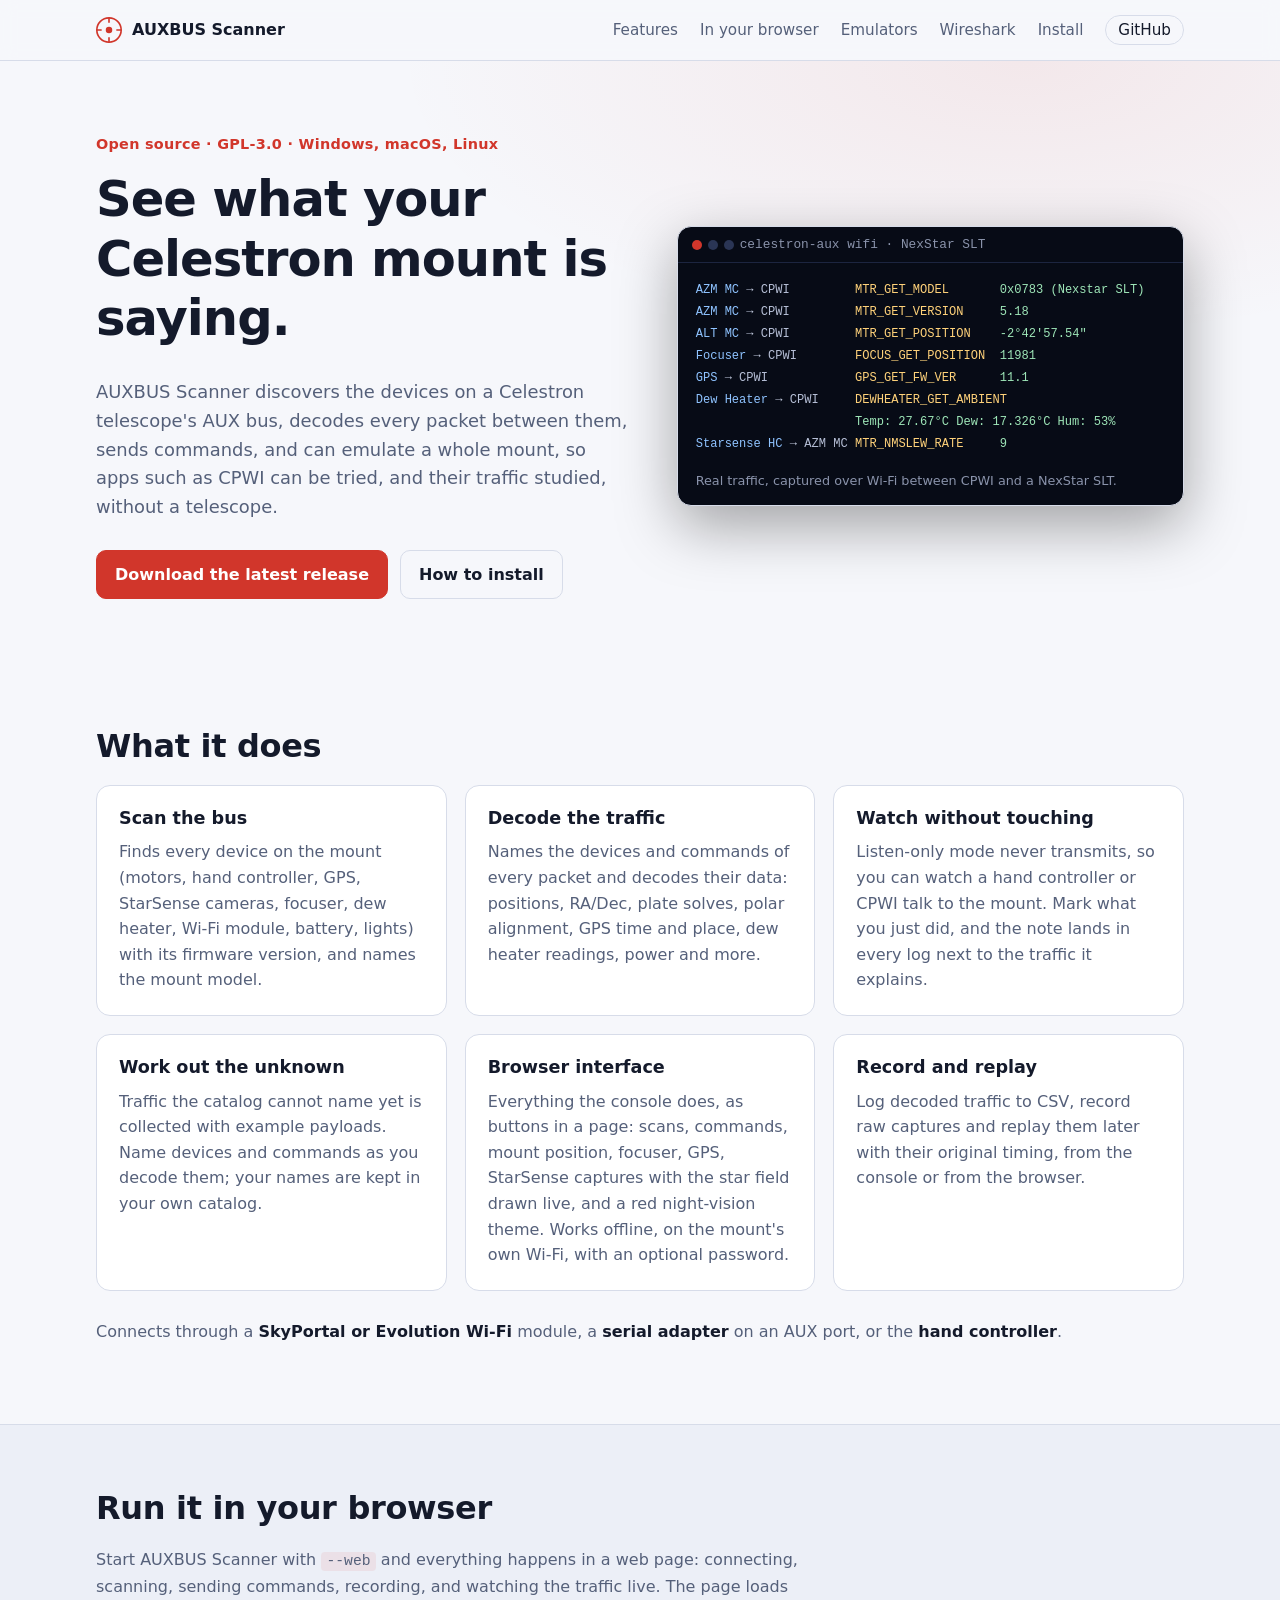
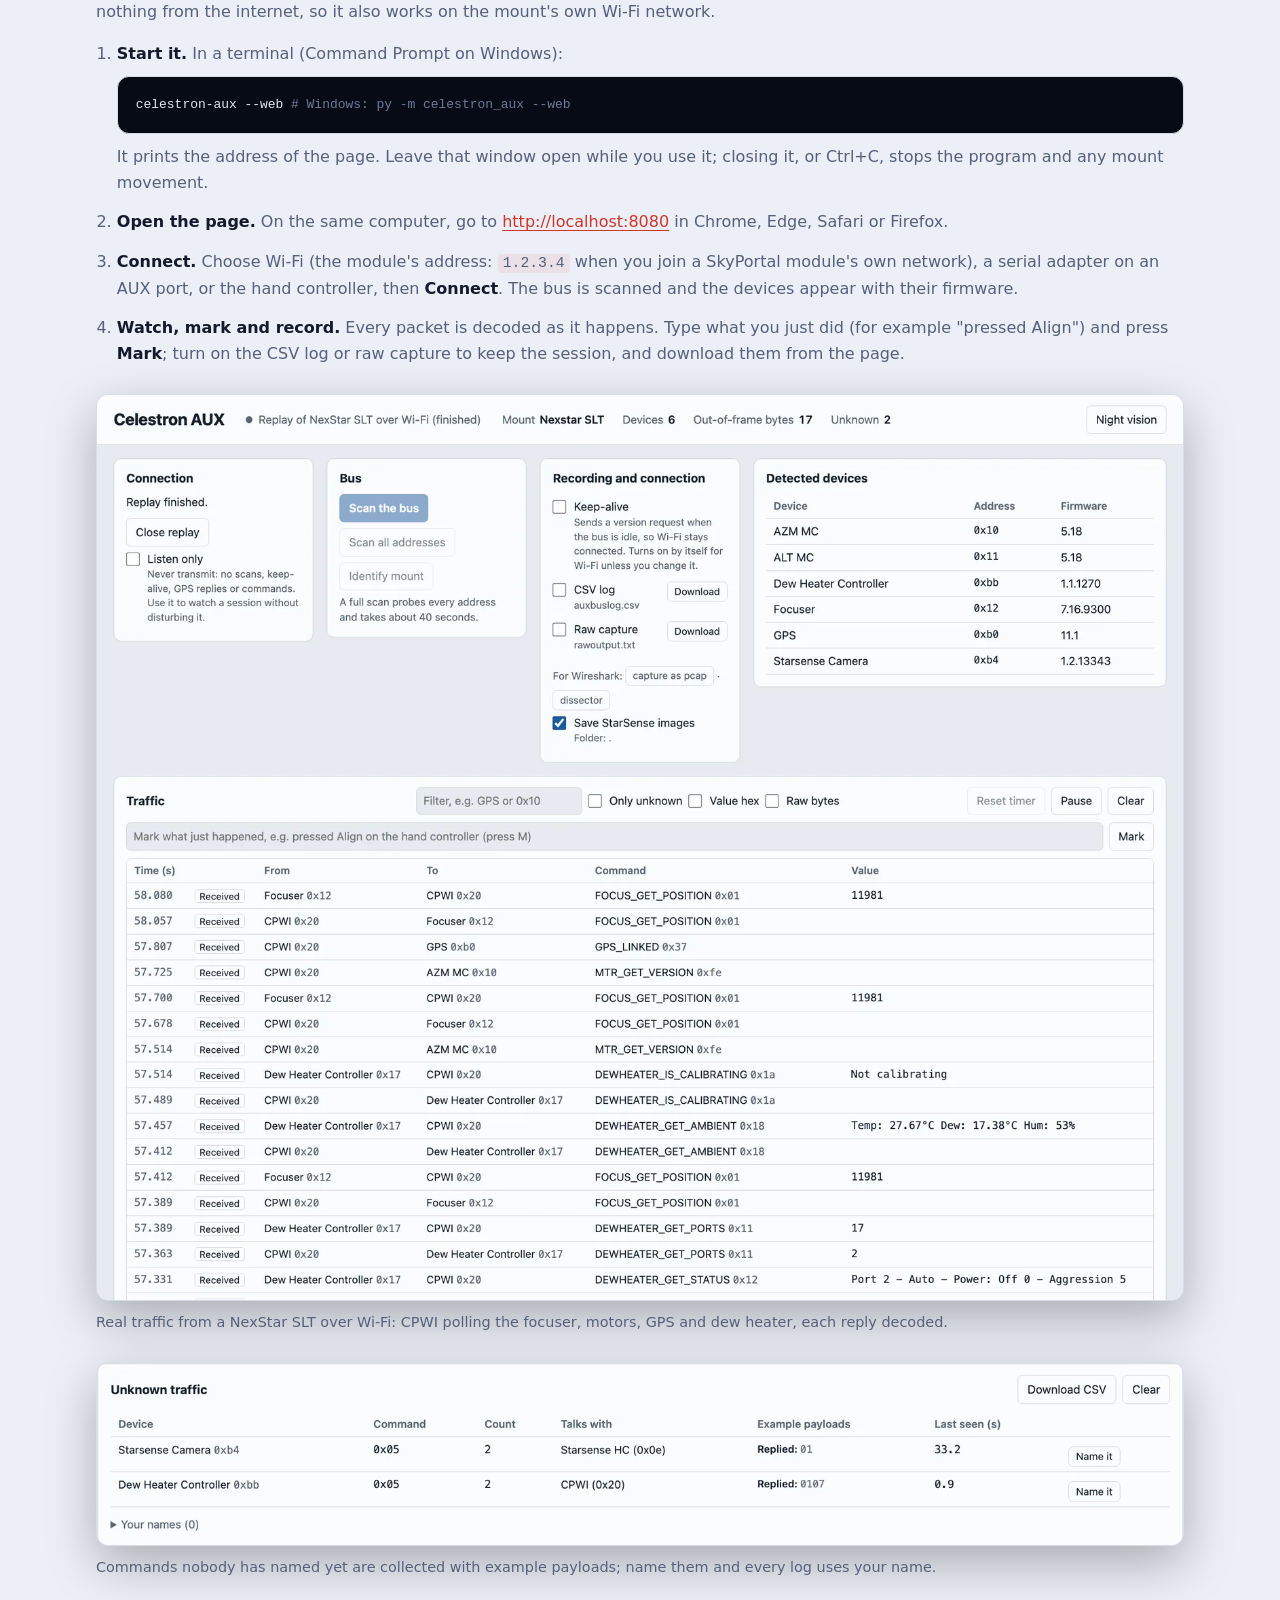
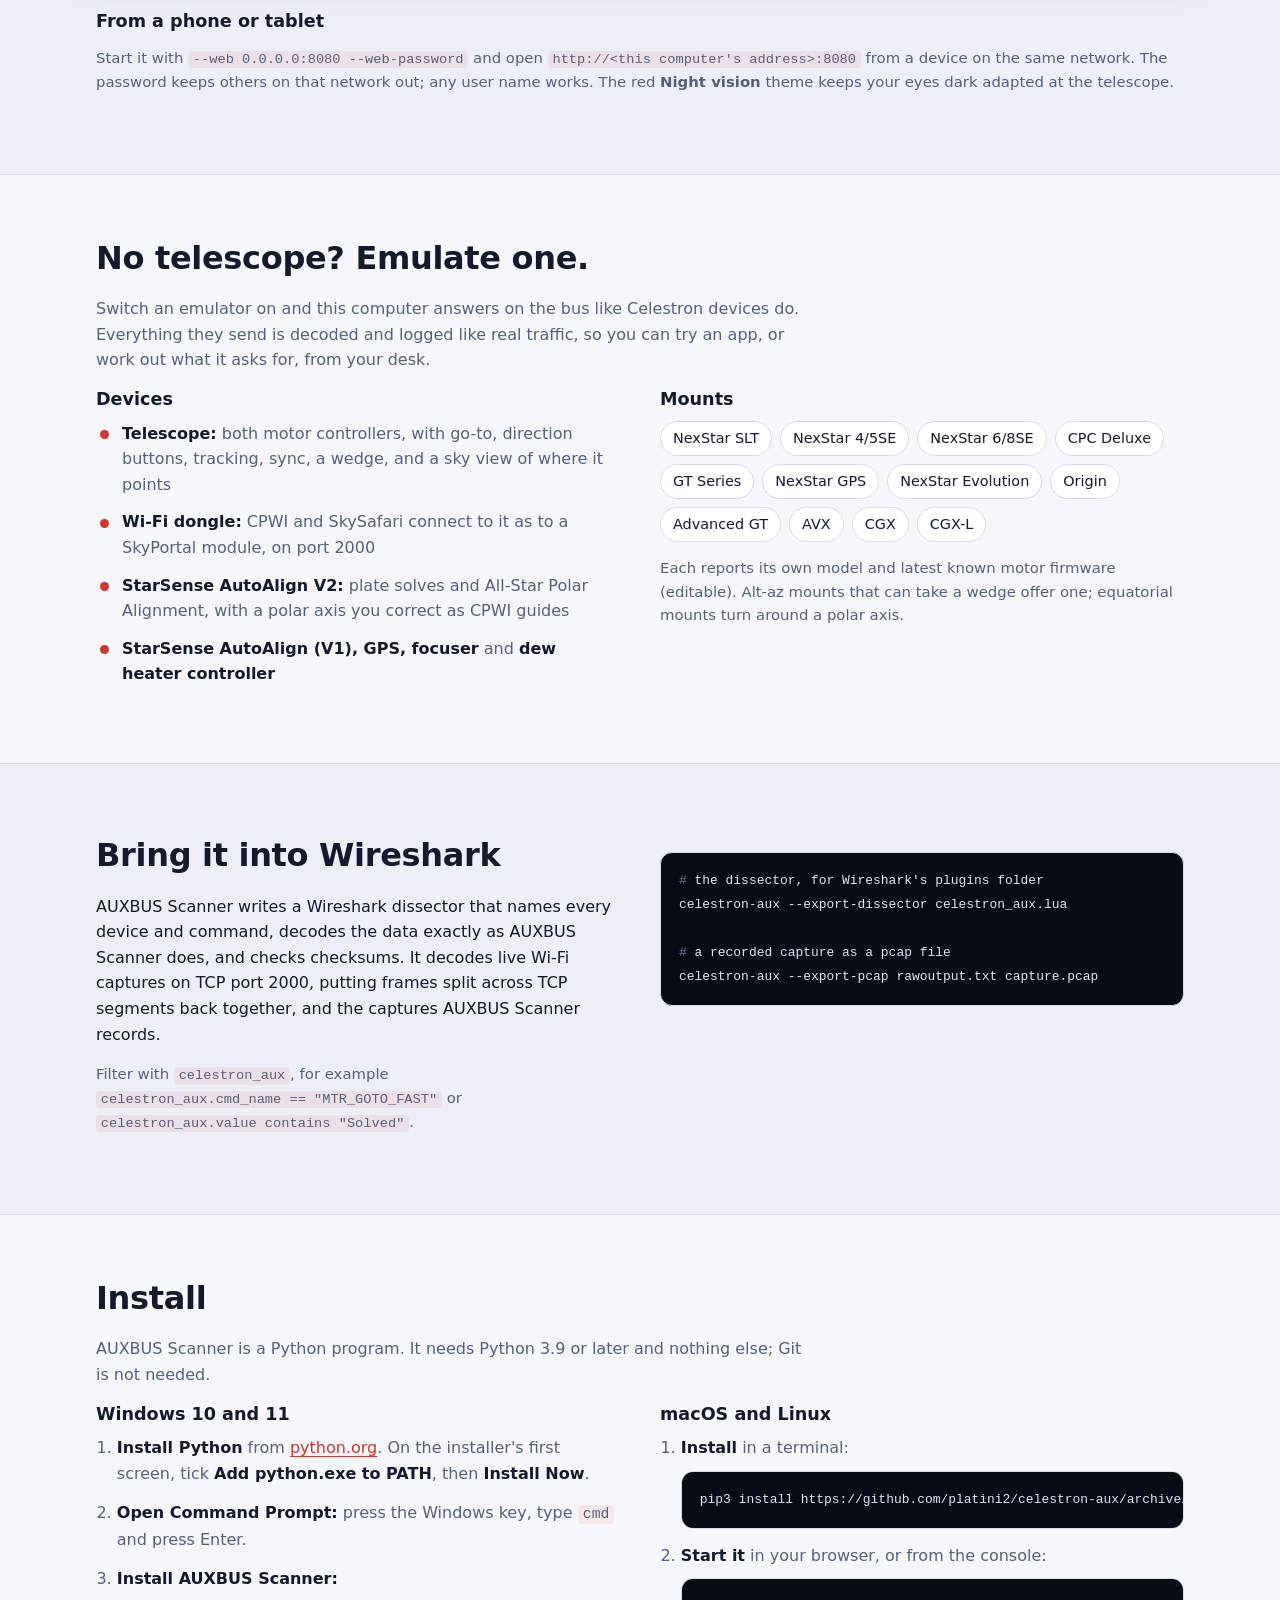
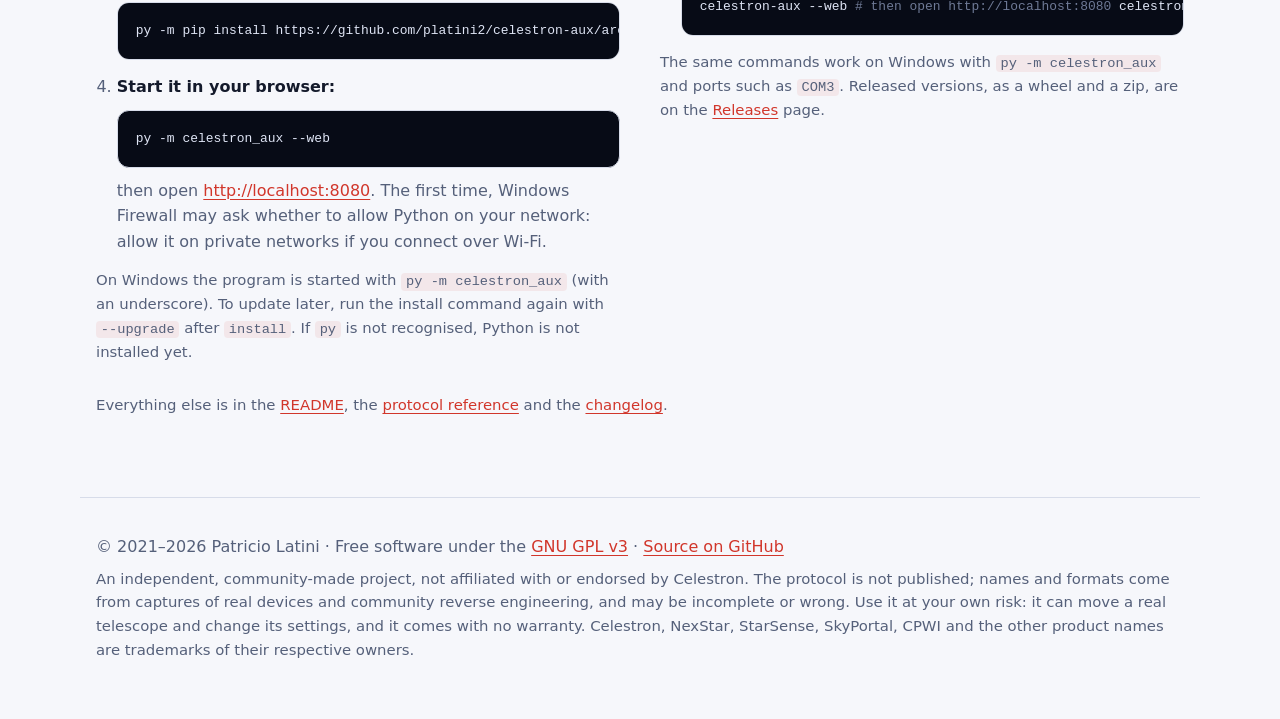
==== commit cc609cf0: "Call the program AUXBUS Scanner, move the site to auxbus.patriciolatini.com - The program names itse" ====
--- a/site/index.html
+++ b/site/index.html
@@ -3,24 +3,24 @@
 <head>
 <meta charset="utf-8">
 <meta name="viewport" content="width=device-width, initial-scale=1">
-<title>celestron-aux · Celestron AUX bus toolkit</title>
+<title>AUXBUS Scanner · Celestron AUX bus toolkit</title>
 <meta name="description" content="Scanner, monitor, emulator and Wireshark dissector for the Celestron AUX bus: discover the devices on a Celestron mount, decode their traffic and try apps such as CPWI without a telescope.">
 <meta name="theme-color" content="#0b1020">
 <link rel="icon" href="favicon.svg" type="image/svg+xml">
 <link rel="stylesheet" href="style.css">
-<meta property="og:title" content="celestron-aux">
+<meta property="og:title" content="AUXBUS Scanner">
 <meta property="og:description" content="Scanner, monitor, emulator and Wireshark dissector for the Celestron AUX bus.">
 <meta property="og:type" content="website">
-<meta property="og:url" content="https://celestron-aux.patriciolatini.com/">
+<meta property="og:url" content="https://auxbus.patriciolatini.com/">
 </head>
 <body>
 <a class="skip" href="#main">Skip to content</a>
 
 <header class="top">
   <nav class="wrap nav" aria-label="Main">
-    <a class="brand" href="#top" aria-label="celestron-aux home">
+    <a class="brand" href="#top" aria-label="AUXBUS Scanner home">
       <svg viewBox="0 0 32 32" aria-hidden="true"><circle cx="16" cy="16" r="15" fill="none" stroke="currentColor" stroke-width="2"/><circle cx="16" cy="16" r="4" fill="currentColor"/><path d="M16 1v6M16 25v6M1 16h6M25 16h6" stroke="currentColor" stroke-width="2"/></svg>
-      celestron-aux
+      AUXBUS Scanner
     </a>
     <ul>
       <li><a href="#features">Features</a></li>
@@ -39,7 +39,7 @@
     <div>
       <p class="eyebrow">Open source · GPL-3.0 · Windows, macOS, Linux</p>
       <h1>See what your Celestron mount is saying.</h1>
-      <p class="lede">celestron-aux discovers the devices on a Celestron telescope's AUX bus, decodes every packet between them, sends commands, and can emulate a whole mount, so apps such as CPWI can be tried, and their traffic studied, without a telescope.</p>
+      <p class="lede">AUXBUS Scanner discovers the devices on a Celestron telescope's AUX bus, decodes every packet between them, sends commands, and can emulate a whole mount, so apps such as CPWI can be tried, and their traffic studied, without a telescope.</p>
       <div class="cta">
         <a class="btn primary" href="https://github.com/platini2/celestron-aux/releases/latest">Download the latest release</a>
         <a class="btn" href="#install">How to install</a>
@@ -94,7 +94,7 @@
 <section id="browser" class="band">
   <div class="wrap section">
     <h2>Run it in your browser</h2>
-    <p class="intro">Start celestron-aux with <code>--web</code> and everything happens in a web page: connecting, scanning, sending commands, recording, and watching the traffic live. The page loads nothing from the internet, so it also works on the mount's own Wi-Fi network.</p>
+    <p class="intro">Start AUXBUS Scanner with <code>--web</code> and everything happens in a web page: connecting, scanning, sending commands, recording, and watching the traffic live. The page loads nothing from the internet, so it also works on the mount's own Wi-Fi network.</p>
     <ol class="steps">
       <li><strong>Start it.</strong> In a terminal (Command Prompt on Windows):
 <pre class="cmd"><code>celestron-aux --web                  <span class="p"># Windows: py -m celestron_aux --web</span></code></pre>
@@ -104,7 +104,7 @@
       <li><strong>Watch, mark and record.</strong> Every packet is decoded as it happens. Type what you just did (for example "pressed Align") and press <strong>Mark</strong>; turn on the CSV log or raw capture to keep the session, and download them from the page.</li>
     </ol>
     <figure class="shot">
-      <img src="img/web-overview.webp" width="1600" height="1333" loading="lazy" alt="The celestron-aux web interface showing a NexStar SLT: six detected devices with their firmware, and the live traffic log with decoded values such as the focuser position 11981 and the dew heater's temperature, dew point and humidity.">
+      <img src="img/web-overview.webp" width="1600" height="1333" loading="lazy" alt="The AUXBUS Scanner web interface showing a NexStar SLT: six detected devices with their firmware, and the live traffic log with decoded values such as the focuser position 11981 and the dew heater's temperature, dew point and humidity.">
       <figcaption>Real traffic from a NexStar SLT over Wi-Fi: CPWI polling the focuser, motors, GPS and dew heater, each reply decoded.</figcaption>
     </figure>
     <figure class="shot">
@@ -148,7 +148,7 @@
   <div class="two">
     <div>
       <h2>Bring it into Wireshark</h2>
-      <p>celestron-aux writes a Wireshark dissector that names every device and command, decodes the data exactly as celestron-aux does, and checks checksums. It decodes live Wi-Fi captures on TCP port 2000, putting frames split across TCP segments back together, and the captures celestron-aux records.</p>
+      <p>AUXBUS Scanner writes a Wireshark dissector that names every device and command, decodes the data exactly as AUXBUS Scanner does, and checks checksums. It decodes live Wi-Fi captures on TCP port 2000, putting frames split across TCP segments back together, and the captures AUXBUS Scanner records.</p>
       <p class="small">Filter with <code>celestron_aux</code>, for example <code>celestron_aux.cmd_name == "MTR_GOTO_FAST"</code> or <code>celestron_aux.value contains "Solved"</code>.</p>
     </div>
 <pre class="cmd"><code><span class="p">#</span> the dissector, for Wireshark's plugins folder
@@ -163,14 +163,14 @@
 <section id="install">
   <div class="wrap section">
     <h2>Install</h2>
-    <p class="intro">celestron-aux is a Python program. It needs Python 3.9 or later and nothing else; Git is not needed.</p>
+    <p class="intro">AUXBUS Scanner is a Python program. It needs Python 3.9 or later and nothing else; Git is not needed.</p>
     <div class="two">
       <div>
         <h3>Windows 10 and 11</h3>
         <ol class="steps">
           <li><strong>Install Python</strong> from <a href="https://www.python.org/downloads/windows/">python.org</a>. On the installer's first screen, tick <strong>Add python.exe to PATH</strong>, then <strong>Install Now</strong>.</li>
           <li><strong>Open Command Prompt:</strong> press the Windows key, type <code>cmd</code> and press Enter.</li>
-          <li><strong>Install celestron-aux:</strong>
+          <li><strong>Install AUXBUS Scanner:</strong>
 <pre class="cmd wrap"><code>py -m pip install https://github.com/platini2/celestron-aux/archive/refs/heads/main.zip</code></pre></li>
           <li><strong>Start it in your browser:</strong>
 <pre class="cmd"><code>py -m celestron_aux --web</code></pre>
@@ -200,7 +200,7 @@
 
 <footer class="wrap foot">
   <p>© 2021–2026 Patricio Latini · Free software under the <a href="https://github.com/platini2/celestron-aux/blob/main/LICENSE">GNU GPL v3</a> · <a href="https://github.com/platini2/celestron-aux">Source on GitHub</a></p>
-  <p class="small">An independent project, not affiliated with or endorsed by Celestron. The protocol is not published; names and formats come from captures of real devices and community reverse engineering. Celestron, NexStar, StarSense, SkyPortal and CPWI are trademarks of their owners.</p>
+  <p class="small">An independent, community-made project, not affiliated with or endorsed by Celestron. The protocol is not published; names and formats come from captures of real devices and community reverse engineering, and may be incomplete or wrong. Use it at your own risk: it can move a real telescope and change its settings, and it comes with no warranty. Celestron, NexStar, StarSense, SkyPortal, CPWI and the other product names are trademarks of their respective owners.</p>
 </footer>
 </body>
 </html>
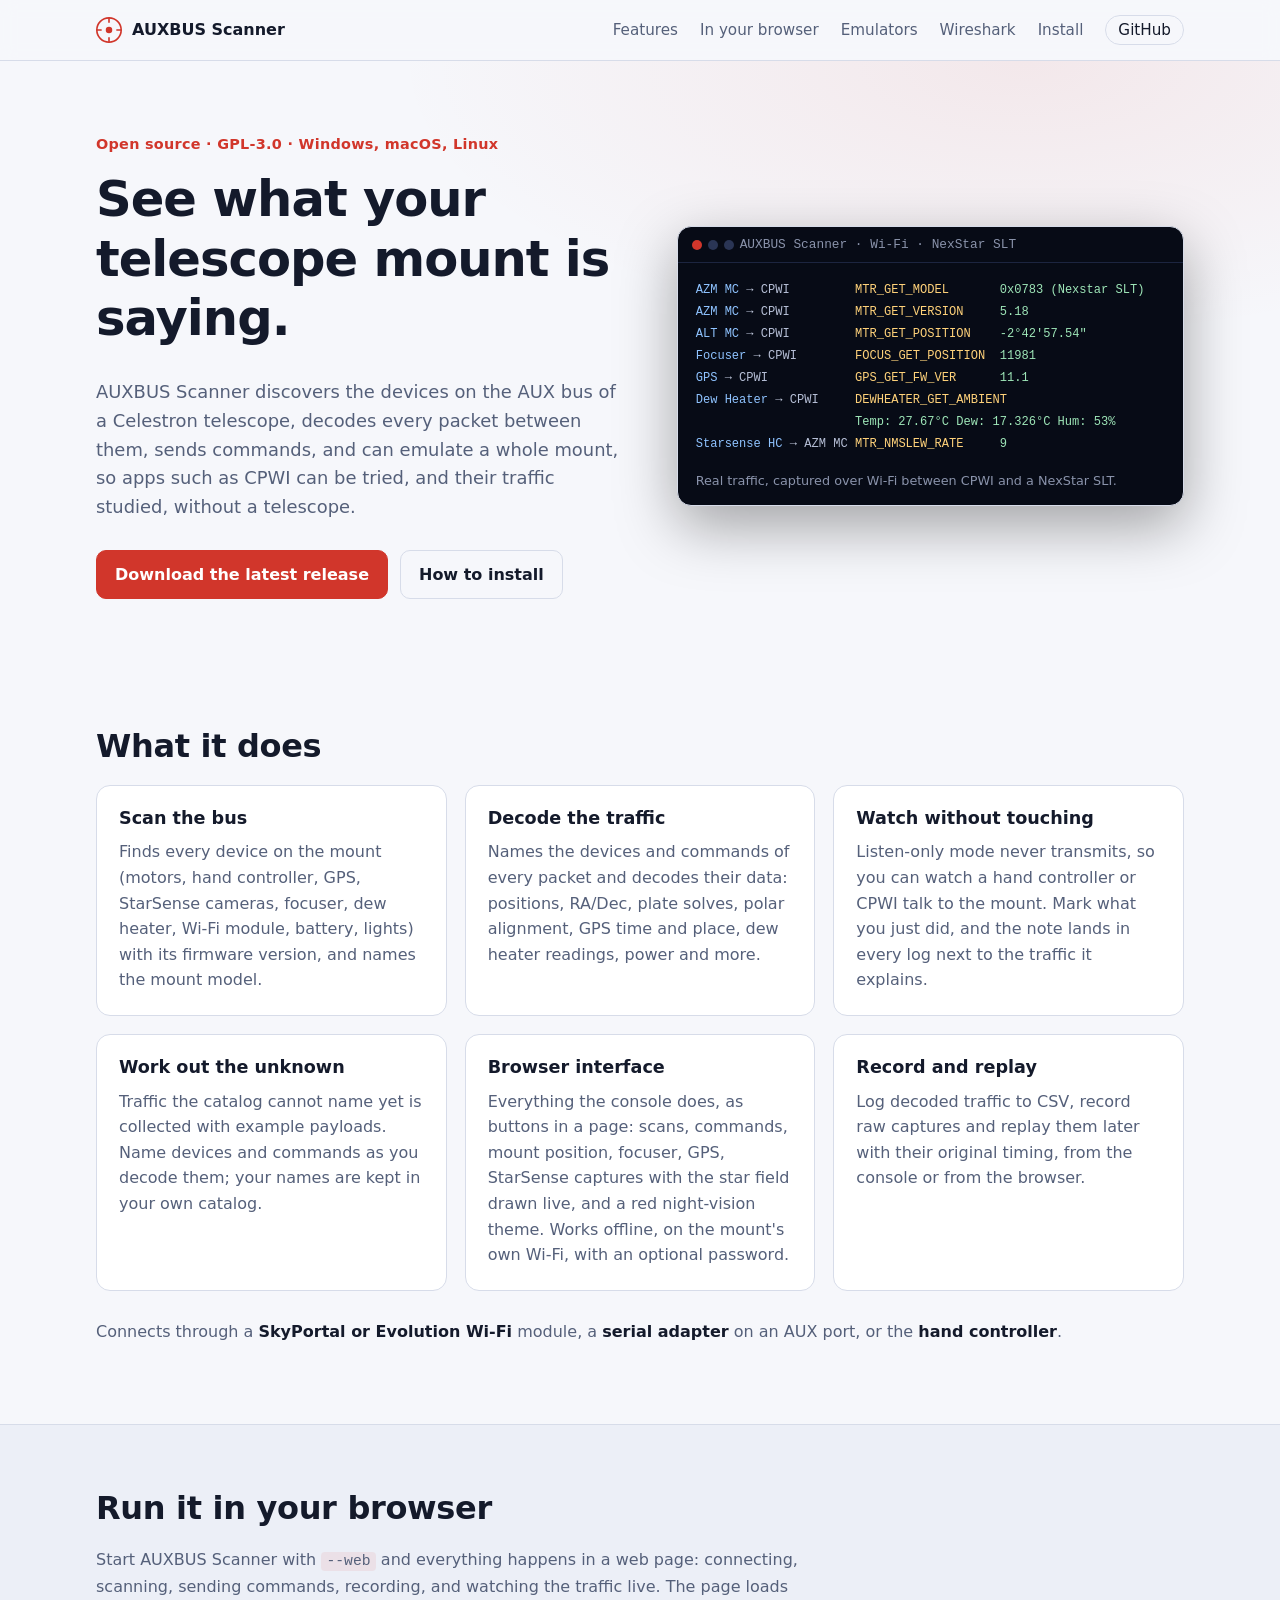
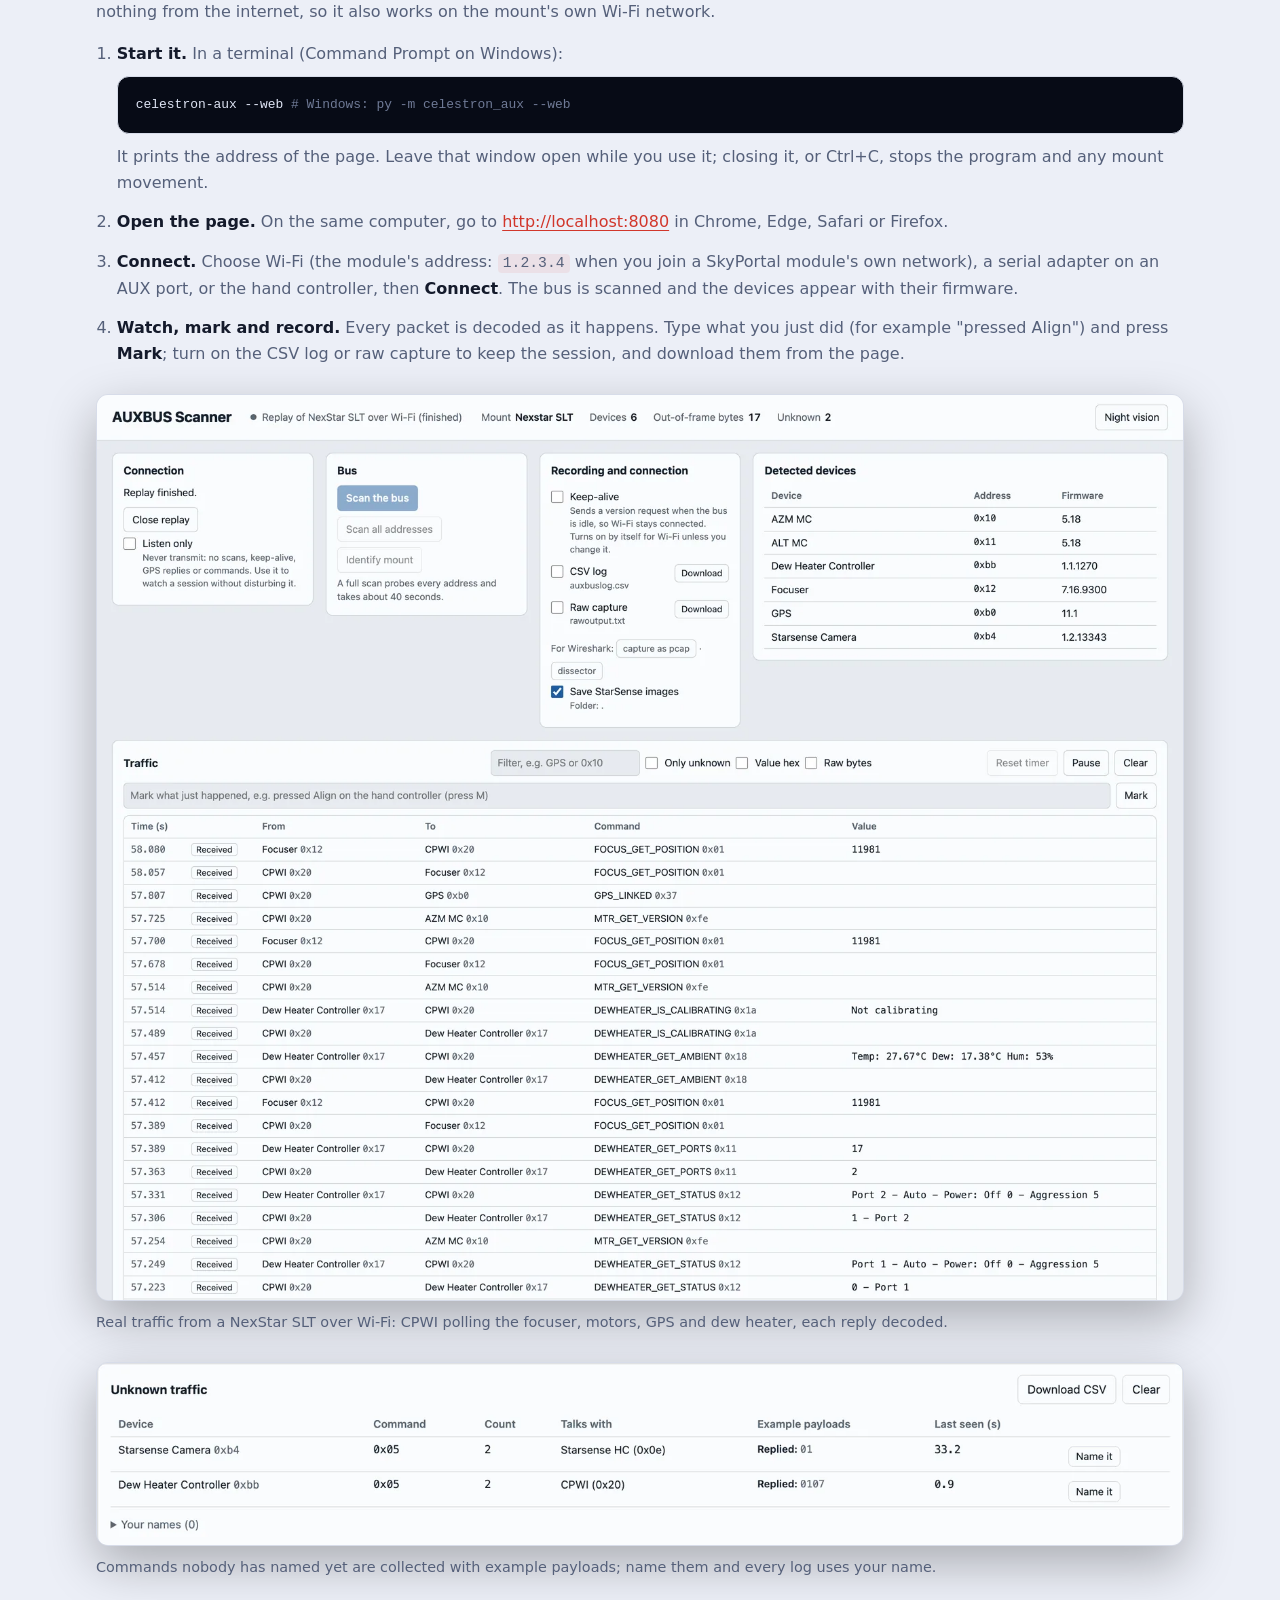
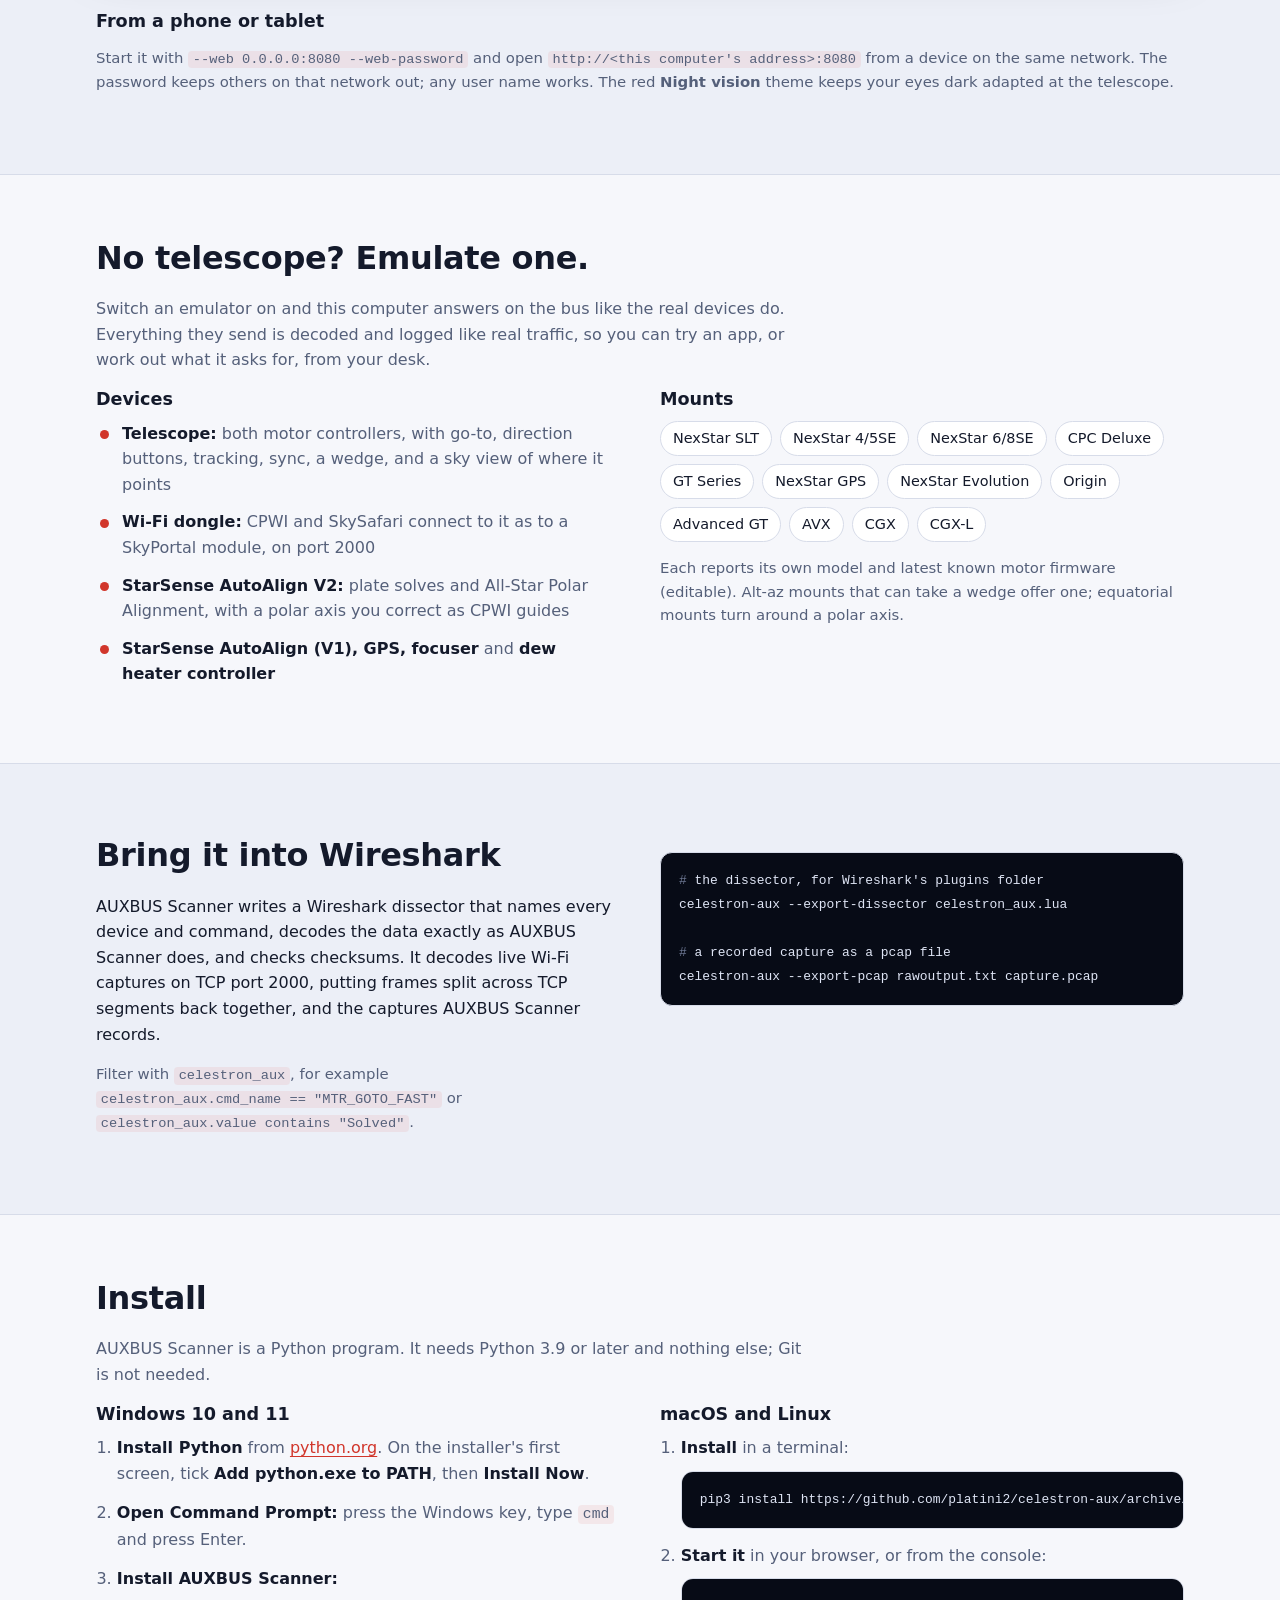
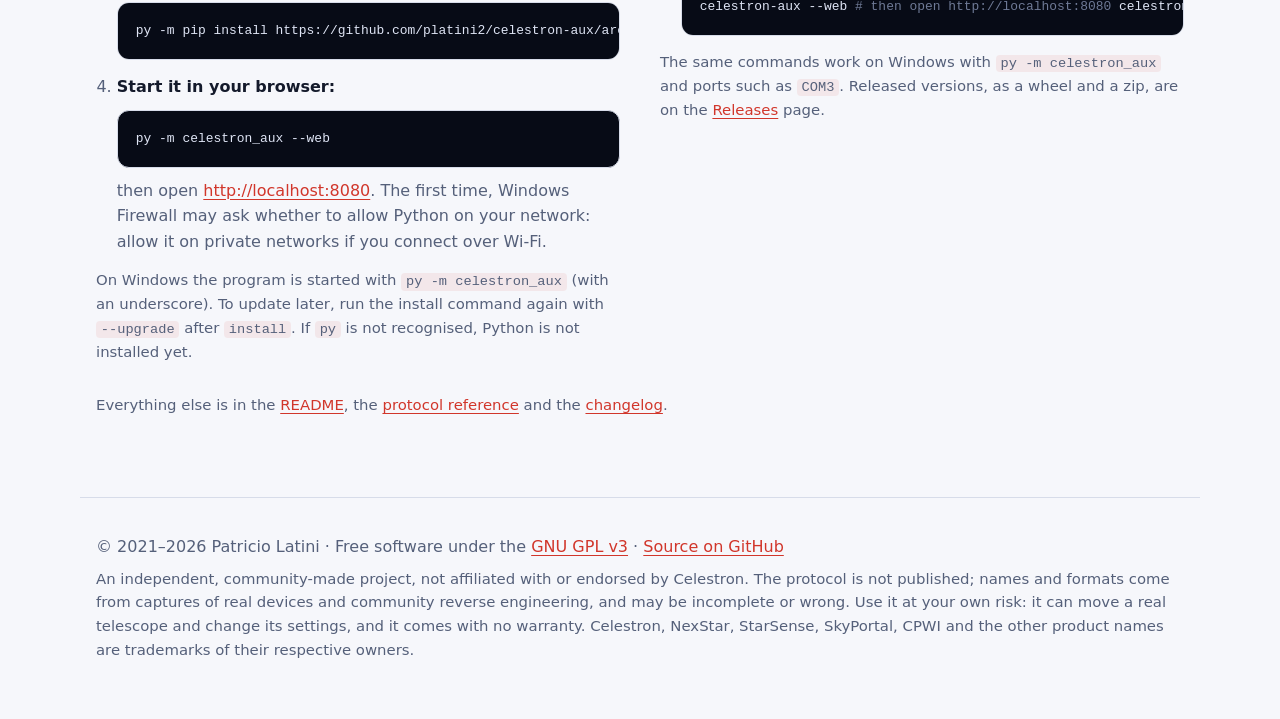
==== commit e71bb23e: "Website: AUXBUS Scanner screenshot, 404 page and wording The web interface screenshot is retaken wit" ====
--- a/site/index.html
+++ b/site/index.html
@@ -3,13 +3,13 @@
 <head>
 <meta charset="utf-8">
 <meta name="viewport" content="width=device-width, initial-scale=1">
-<title>AUXBUS Scanner · Celestron AUX bus toolkit</title>
-<meta name="description" content="Scanner, monitor, emulator and Wireshark dissector for the Celestron AUX bus: discover the devices on a Celestron mount, decode their traffic and try apps such as CPWI without a telescope.">
+<title>AUXBUS Scanner · telescope AUX bus toolkit</title>
+<meta name="description" content="Scanner, monitor, emulator and Wireshark dissector for the AUX bus of Celestron telescopes: discover the devices on a mount, decode their traffic and try apps such as CPWI without a telescope.">
 <meta name="theme-color" content="#0b1020">
 <link rel="icon" href="favicon.svg" type="image/svg+xml">
 <link rel="stylesheet" href="style.css">
 <meta property="og:title" content="AUXBUS Scanner">
-<meta property="og:description" content="Scanner, monitor, emulator and Wireshark dissector for the Celestron AUX bus.">
+<meta property="og:description" content="Scanner, monitor, emulator and Wireshark dissector for the telescope AUX bus.">
 <meta property="og:type" content="website">
 <meta property="og:url" content="https://auxbus.patriciolatini.com/">
 </head>
@@ -38,15 +38,15 @@
   <div class="wrap hero-grid">
     <div>
       <p class="eyebrow">Open source · GPL-3.0 · Windows, macOS, Linux</p>
-      <h1>See what your Celestron mount is saying.</h1>
-      <p class="lede">AUXBUS Scanner discovers the devices on a Celestron telescope's AUX bus, decodes every packet between them, sends commands, and can emulate a whole mount, so apps such as CPWI can be tried, and their traffic studied, without a telescope.</p>
+      <h1>See what your telescope mount is saying.</h1>
+      <p class="lede">AUXBUS Scanner discovers the devices on the AUX bus of a Celestron telescope, decodes every packet between them, sends commands, and can emulate a whole mount, so apps such as CPWI can be tried, and their traffic studied, without a telescope.</p>
       <div class="cta">
         <a class="btn primary" href="https://github.com/platini2/celestron-aux/releases/latest">Download the latest release</a>
         <a class="btn" href="#install">How to install</a>
       </div>
     </div>
     <figure class="console" aria-label="Decoded traffic from a real NexStar SLT">
-      <figcaption><span class="dot"></span><span class="dot"></span><span class="dot"></span> celestron-aux wifi · NexStar SLT</figcaption>
+      <figcaption><span class="dot"></span><span class="dot"></span><span class="dot"></span> AUXBUS Scanner · Wi-Fi · NexStar SLT</figcaption>
 <pre><code><span class="s">AZM MC</span> → <span class="d">CPWI</span>         <span class="c">MTR_GET_MODEL</span>       <span class="v">0x0783 (Nexstar SLT)</span>
 <span class="s">AZM MC</span> → <span class="d">CPWI</span>         <span class="c">MTR_GET_VERSION</span>     <span class="v">5.18</span>
 <span class="s">ALT MC</span> → <span class="d">CPWI</span>         <span class="c">MTR_GET_POSITION</span>    <span class="v">-2°42'57.54"</span>
@@ -119,7 +119,7 @@
 <section id="emulators">
   <div class="wrap section">
     <h2>No telescope? Emulate one.</h2>
-    <p class="intro">Switch an emulator on and this computer answers on the bus like Celestron devices do. Everything they send is decoded and logged like real traffic, so you can try an app, or work out what it asks for, from your desk.</p>
+    <p class="intro">Switch an emulator on and this computer answers on the bus like the real devices do. Everything they send is decoded and logged like real traffic, so you can try an app, or work out what it asks for, from your desk.</p>
     <div class="two">
       <div>
         <h3>Devices</h3>
--- a/site/style.css
+++ b/site/style.css
@@ -1,4 +1,4 @@
-/* celestron-aux site: night sky, with the red of the web interface's night-vision theme. */
+/* AUXBUS Scanner site: night sky, with the red of the web interface's night-vision theme. */
 :root {
   --bg: #0b1020;
   --bg-band: #10172b;
